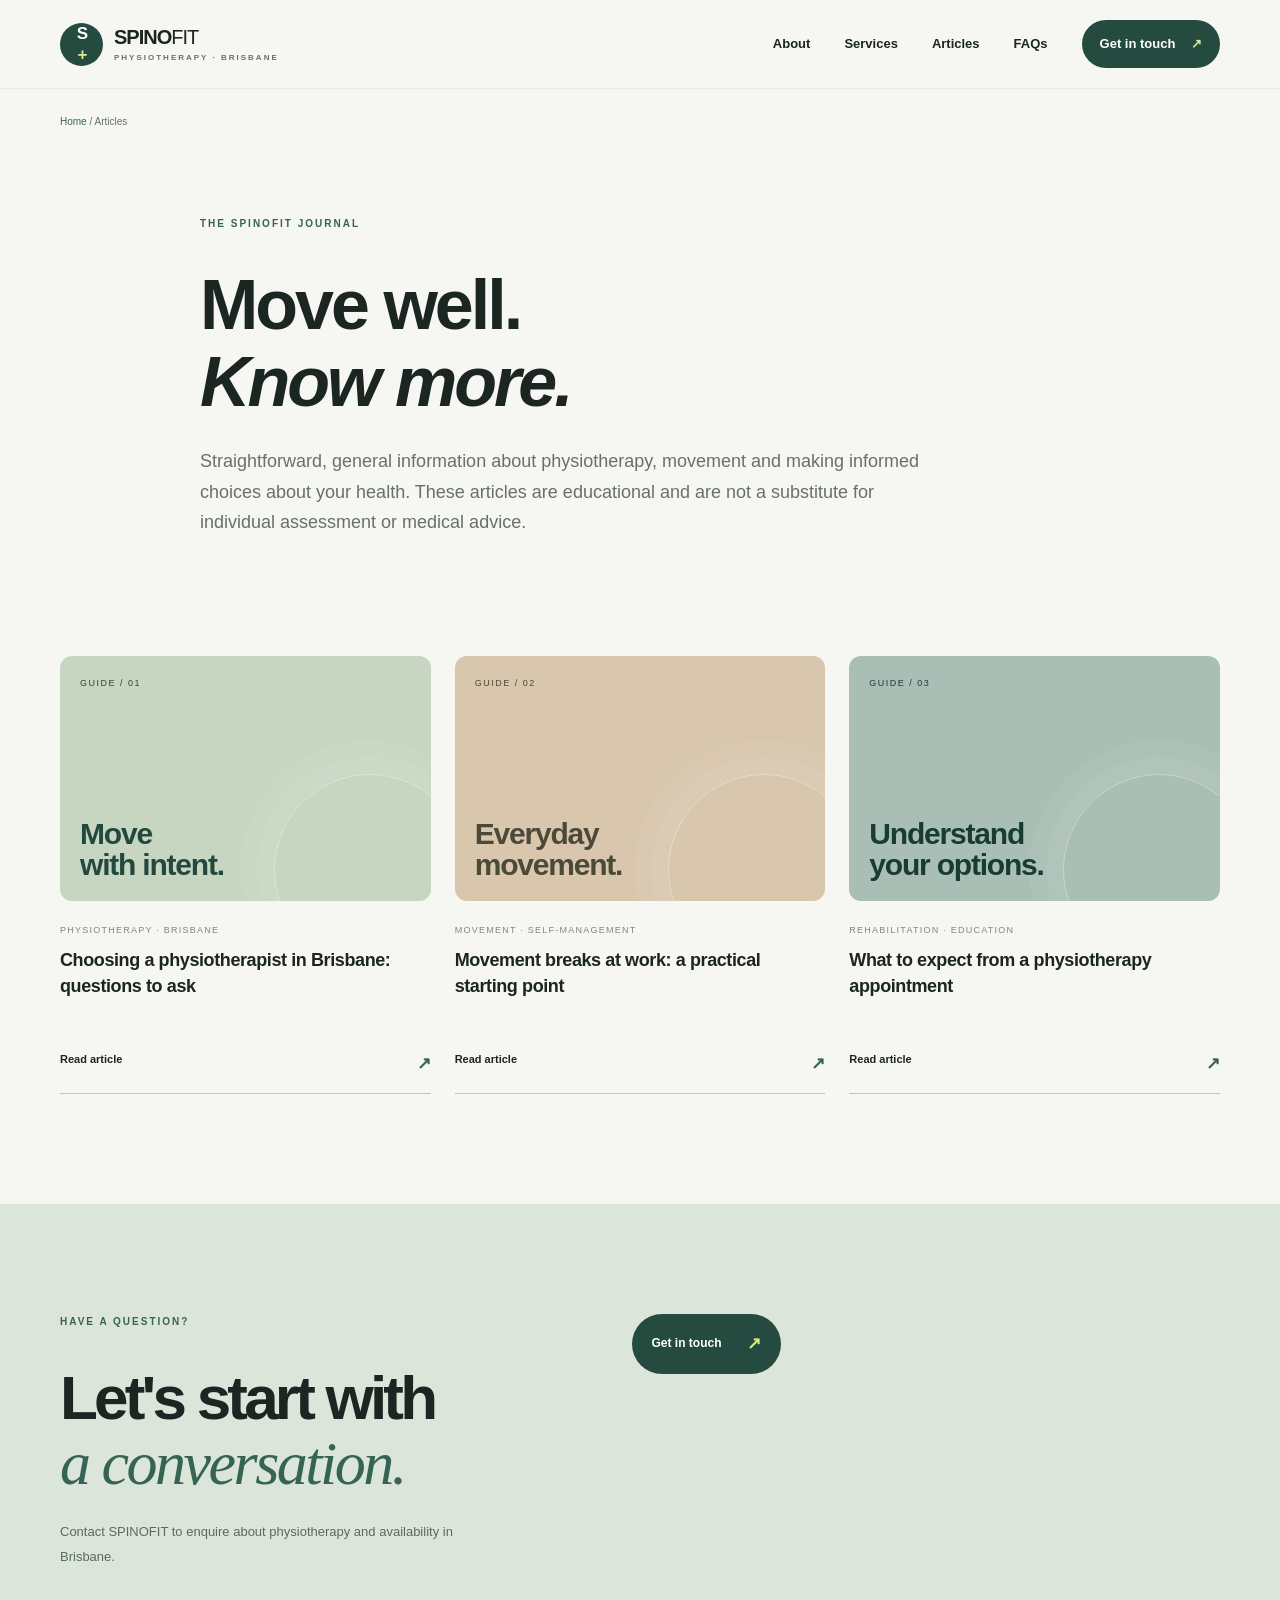
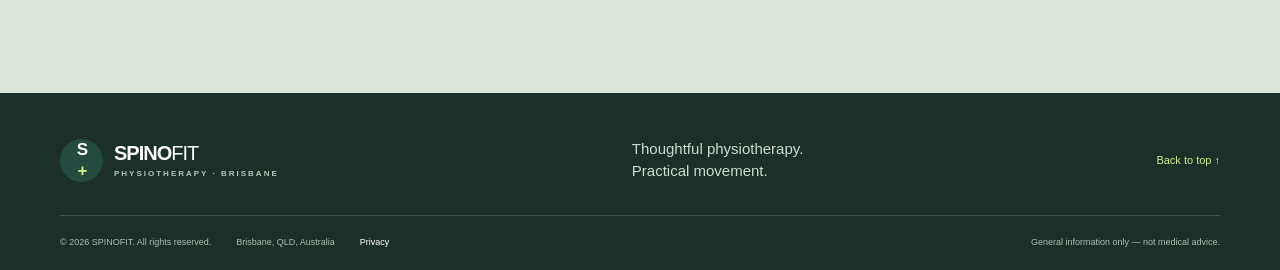
==== articles/index.html @ c220954a "Add SEO-friendly SPINOFIT physiotherapy articles hub" ====
<!doctype html>
<html lang="en-AU"><head><meta charset="utf-8"><meta name="viewport" content="width=device-width,initial-scale=1"><title>Physiotherapy Articles & Movement Guides | SPINOFIT Brisbane</title><meta name="description" content="Explore plain-English guides from SPINOFIT about physiotherapy in Brisbane, choosing a physiotherapist, movement breaks and what to expect at an appointment."><link rel="canonical" href="https://spinofit.com.au/articles/"><meta name="robots" content="index,follow"><meta property="og:title" content="Physiotherapy Articles | SPINOFIT"><meta property="og:description" content="Practical, general education about physiotherapy, movement and rehabilitation."><link rel="stylesheet" href="/assets/css/styles.css"><script type="application/ld+json">{"@context":"https://schema.org","@type":"CollectionPage","name":"SPINOFIT Physiotherapy Articles","url":"https://spinofit.com.au/articles/","isPartOf":{"@type":"WebSite","name":"SPINOFIT","url":"https://spinofit.com.au/"}}</script></head><body><header class="site-header"><div class="container nav-wrap"><a class="brand" href="/"><span class="brand-mark">S<span>+</span></span><span>SPINO<span class="brand-light">FIT</span><small>PHYSIOTHERAPY · BRISBANE</small></span></a><button class="menu-toggle" aria-expanded="false" aria-controls="primary-nav" aria-label="Open navigation"><span></span><span></span></button><nav id="primary-nav" class="primary-nav"><a href="/#about">About</a><a href="/#services">Services</a><a href="/articles/" aria-current="page">Articles</a><a href="/#faq">FAQs</a><a class="nav-cta" href="/#contact">Get in touch <span>↗</span></a></nav></div></header><main><div class="container breadcrumbs"><a href="/">Home</a> / Articles</div><section class="container article-hero"><div class="section-kicker">THE SPINOFIT JOURNAL</div><h1>Move well.<br><em>Know more.</em></h1><p class="intro">Straightforward, general information about physiotherapy, movement and making informed choices about your health. These articles are educational and are not a substitute for individual assessment or medical advice.</p></section><section class="container articles-list"><div class="journal-grid"><article class="journal-card"><div class="journal-art art-one"><span>GUIDE / 01</span><b>Move<br>with intent.</b></div><p class="journal-meta">PHYSIOTHERAPY · BRISBANE</p><h3><a href="/articles/choosing-a-physiotherapist-in-brisbane.html">Choosing a physiotherapist in Brisbane: questions to ask</a></h3><a class="journal-read" href="/articles/choosing-a-physiotherapist-in-brisbane.html">Read article <span>↗</span></a></article><article class="journal-card"><div class="journal-art art-two"><span>GUIDE / 02</span><b>Everyday<br>movement.</b></div><p class="journal-meta">MOVEMENT · SELF-MANAGEMENT</p><h3><a href="/articles/movement-breaks-at-work.html">Movement breaks at work: a practical starting point</a></h3><a class="journal-read" href="/articles/movement-breaks-at-work.html">Read article <span>↗</span></a></article><article class="journal-card"><div class="journal-art art-three"><span>GUIDE / 03</span><b>Understand<br>your options.</b></div><p class="journal-meta">REHABILITATION · EDUCATION</p><h3><a href="/articles/what-to-expect-from-physiotherapy.html">What to expect from a physiotherapy appointment</a></h3><a class="journal-read" href="/articles/what-to-expect-from-physiotherapy.html">Read article <span>↗</span></a></article></div></section><section class="contact-section"><div class="container contact-grid"><div class="contact-copy"><div class="section-kicker">HAVE A QUESTION?</div><h2>Let's start with<br><em>a conversation.</em></h2><p>Contact SPINOFIT to enquire about physiotherapy and availability in Brisbane.</p></div><div><a class="button button-dark" href="/#contact">Get in touch <span>↗</span></a></div></div></section></main><footer class="site-footer"><div class="container footer-main"><a class="brand footer-brand" href="/"><span class="brand-mark">S<span>+</span></span><span>SPINO<span class="brand-light">FIT</span><small>PHYSIOTHERAPY · BRISBANE</small></span></a><p>Thoughtful physiotherapy.<br>Practical movement.</p><a class="back-top" href="#">Back to top ↑</a></div><div class="container footer-bottom"><span>© <span id="year"></span> SPINOFIT. All rights reserved.</span><span>Brisbane, QLD, Australia</span><a href="/privacy.html">Privacy</a><span class="footer-note">General information only — not medical advice.</span></div></footer><script src="/assets/js/main.js" defer></script></body></html>
---- assets/css/styles.css ----
:root{--paper:#f6f6f2;--white:#fff;--ink:#1b2521;--muted:#66716a;--green:#254b40;--green-2:#356455;--lime:#d4ec8c;--line:#dfe3dc;--serif:Georgia,"Times New Roman",serif;--sans:"DM Sans",Arial,sans-serif;--display:Manrope,"DM Sans",sans-serif;--radius:20px;--shadow:0 28px 70px rgba(26,45,36,.11)}*{box-sizing:border-box}html{scroll-behavior:smooth;scroll-padding-top:95px}body{margin:0;background:var(--paper);color:var(--ink);font-family:var(--sans);font-size:16px;line-height:1.65;-webkit-font-smoothing:antialiased}a{color:inherit;text-decoration:none}img,svg{max-width:100%;display:block}button,input,textarea,select{font:inherit}.container{width:min(1160px,calc(100% - 48px));margin-inline:auto}.section{padding-block:112px}.skip-link{position:absolute;left:-999px;top:10px;background:var(--white);padding:12px;z-index:100}.skip-link:focus{left:10px}.visually-hidden{position:absolute!important;width:1px;height:1px;padding:0;margin:-1px;overflow:hidden;clip:rect(0,0,0,0);white-space:nowrap;border:0}.site-header{position:sticky;top:0;z-index:20;background:rgba(246,246,242,.92);backdrop-filter:blur(16px);border-bottom:1px solid rgba(27,37,33,.06)}.nav-wrap{height:88px;display:flex;align-items:center;justify-content:space-between}.brand{display:flex;gap:11px;align-items:center;font-family:var(--display);font-weight:800;font-size:20px;letter-spacing:-1px;line-height:1}.brand-mark{display:grid;place-items:center;width:43px;height:43px;border-radius:50%;background:var(--green);color:#fff;font-size:17px;letter-spacing:-2px}.brand-mark span{color:var(--lime)}.brand-light{font-weight:500}.brand small{display:block;font-family:var(--sans);font-size:8px;letter-spacing:2px;color:var(--muted);margin-top:7px;font-weight:700}.primary-nav{display:flex;align-items:center;gap:34px;font-size:13px;font-weight:600}.primary-nav>a:not(.nav-cta){transition:color .2s}.primary-nav>a:not(.nav-cta):hover{color:var(--green-2)}.nav-cta{background:var(--green);color:#fff;padding:13px 18px;border-radius:50px}.nav-cta span{color:var(--lime);margin-left:12px}.menu-toggle{display:none;border:0;background:none}.hero{min-height:690px;padding-top:80px;padding-bottom:64px;display:grid;grid-template-columns:1.03fr .97fr;align-items:center;position:relative;gap:24px}.hero-copy{z-index:2;padding-bottom:18px}.eyebrow,.section-kicker{font-size:10px;letter-spacing:2px;font-weight:700;color:var(--green-2)}.eyebrow{display:flex;align-items:center;gap:10px}.eyebrow-dot{width:7px;height:7px;border-radius:50%;background:#8bb46b;box-shadow:0 0 0 5px #e4edd9}h1,h2,h3,p{margin-top:0}.hero h1,.section h2,.approach-copy h2,.contact-copy h2{font-family:var(--display);font-weight:600;letter-spacing:-3.8px;line-height:1.05;font-size:clamp(48px,6.2vw,78px);margin:27px 0 24px}.hero h1 em,h2 em{font-family:var(--serif);font-weight:400;letter-spacing:-2.5px;color:var(--green-2)}.hero-lede{max-width:470px;color:var(--muted);font-size:17px;line-height:1.8}.hero-actions{display:flex;align-items:center;gap:23px;flex-wrap:wrap;margin-top:31px}.button{display:inline-flex;align-items:center;justify-content:space-between;gap:25px;border:0;border-radius:50px;padding:16px 20px;font-size:12px;font-weight:700;cursor:pointer;transition:transform .2s,background .2s}.button:hover{transform:translateY(-2px)}.button-dark{background:var(--green);color:white}.button-dark span{color:var(--lime);font-size:17px}.text-link,.underlined-link{font-size:12px;font-weight:700}.text-link span,.underlined-link span{color:var(--green-2);margin-left:8px;font-size:17px}.hero-proof{display:flex;align-items:center;gap:13px;margin-top:58px}.proof-icon{width:39px;height:39px;display:grid;place-items:center;border:1px solid #cdd9c6;color:var(--green);border-radius:50%;font-size:19px}.hero-proof p{margin:0;font-size:12px;line-height:1.5}.hero-proof strong{font-size:13px}.hero-proof p span{color:var(--muted)}.hero-visual{position:relative;min-height:530px;display:grid;place-items:center}.portrait-frame{position:relative;z-index:1;width:min(390px,85%);height:485px;border-radius:200px 200px 18px 18px;overflow:visible;background:#dce5db;box-shadow:var(--shadow)}.portrait-placeholder{width:100%;height:100%;border-radius:inherit;overflow:hidden}.portrait-placeholder svg{width:100%;height:100%;object-fit:cover}.portrait-badge{position:absolute;bottom:25px;left:-42px;background:#fff;padding:17px 22px;display:flex;align-items:center;gap:12px;border-radius:12px;box-shadow:0 14px 35px rgba(0,0,0,.09)}.portrait-badge>span{font-size:25px;color:var(--green-2)}.portrait-badge strong,.portrait-badge small{display:block}.portrait-badge strong{font-family:var(--display);font-size:12px}.portrait-badge small{font-size:10px;color:var(--muted);margin-top:2px}.hero-orbit{position:absolute;border:1px solid #dfe5db;border-radius:50%;aspect-ratio:1}.orbit-one{width:500px;right:-25px;top:10px}.orbit-two{width:580px;right:-65px;top:-28px;border-style:dashed;opacity:.8}.image-note{position:absolute;bottom:0;right:10px;color:#7c867d;font-size:9px;letter-spacing:.6px}.hero-index{position:absolute;bottom:20px;left:0;right:0;border-top:1px solid var(--line);padding-top:14px;display:flex;justify-content:space-between;color:#889188;font-size:9px;letter-spacing:1.4px}.value-strip{background:#eaece5;border-block:1px solid #e1e5dc}.value-grid{display:grid;grid-template-columns:repeat(3,1fr);padding-block:26px}.value-grid>div{display:flex;align-items:center;gap:15px;padding:0 28px;border-right:1px solid #d3d9cf}.value-grid>div:first-child{padding-left:0}.value-grid>div:last-child{border:0}.value-symbol{font-size:11px;letter-spacing:1px;color:var(--green-2);border-bottom:1px solid #abbca6;padding-bottom:5px}.value-grid p{margin:0}.value-grid strong,.value-grid small{display:block}.value-grid strong{font-size:13px}.value-grid small{font-size:11px;color:var(--muted);margin-top:4px}.section-kicker{margin-bottom:35px}.about-grid{display:grid;grid-template-columns:1fr 1fr;gap:60px}.about-section h2,.section h2,.faq-grid h2,.section-heading-row h2{font-size:clamp(42px,5vw,62px);letter-spacing:-2.8px;margin:0}.about-body{max-width:500px}.about-body p{color:var(--muted);font-size:14px;line-height:1.9}.about-body .lead{font-family:var(--display);color:var(--ink);font-size:19px;line-height:1.55;margin-bottom:22px}.about-body .underlined-link{display:inline-block;border-bottom:1px solid #a9b9a5;padding-bottom:8px;margin-top:12px}.credential-band{margin-top:72px;background:var(--green);color:white;border-radius:16px;padding:29px 34px;display:grid;grid-template-columns:170px 1fr 60px;align-items:center;gap:28px}.credential-number{font-family:var(--display);font-size:50px;letter-spacing:-3px;color:var(--lime);line-height:1}.credential-number span{font-size:12px;letter-spacing:0;color:#cfdbd0}.credential-band strong{font-family:var(--display);font-size:15px}.credential-band p{margin:5px 0 0;color:#cfdbd0;font-size:12px}.verify-note{opacity:.72;font-size:10px}.credential-mark{font-size:27px;font-family:var(--display);font-weight:800;letter-spacing:-3px;color:#d9e4d2;text-align:center}.credential-mark span{color:var(--lime)}.services-section{background:#edf0e9}.section-heading-row{display:flex;align-items:flex-end;justify-content:space-between;gap:60px;margin-bottom:42px}.section-heading-row>p{max-width:410px;color:var(--muted);font-size:13px;line-height:1.85;margin:0 0 4px}.service-list{border-top:1px solid #d4dbd1}.service-card{padding:26px 0;border-bottom:1px solid #d4dbd1;display:grid;grid-template-columns:65px 60px 1fr 40px;gap:20px;align-items:center;transition:padding .2s}.service-card:hover{padding-inline:12px}.service-no{font-size:11px;color:#818b80;letter-spacing:1px}.service-icon{width:48px;height:48px;display:grid;place-items:center;border:1px solid #d1d9ce;border-radius:50%;font-size:22px;color:var(--green)}.service-card h3{font-family:var(--display);font-size:18px;letter-spacing:-.5px;margin:0 0 6px}.service-card p{font-size:12px;color:var(--muted);max-width:600px;margin:0;line-height:1.7}.service-card>a{width:35px;height:35px;border-radius:50%;display:grid;place-items:center;background:white;color:var(--green)}.service-caveat{font-size:10px;color:#788378;margin-top:23px}.approach-section{background:var(--green);color:white;padding:108px 0}.approach-grid{display:grid;grid-template-columns:.9fr 1.1fr;gap:100px;align-items:center}.approach-art{position:relative;min-height:425px;border:1px solid rgba(255,255,255,.16);border-radius:48% 48% 18px 18px;display:grid;place-items:center;background:radial-gradient(circle at 50% 35%,#386a58,#244a3e 65%)}.approach-circle{width:220px;height:220px;border:1px solid rgba(217,236,201,.62);border-radius:50%;display:grid;place-content:center;text-align:center;font-family:var(--display);font-size:31px;font-weight:800;letter-spacing:-2px;line-height:1.1;color:#fff}.approach-circle span{color:var(--lime)}.approach-caption{position:absolute;bottom:24px;left:0;right:0;text-align:center;color:#c4d5c6;font-size:10px;letter-spacing:1px}.approach-copy .section-kicker{color:var(--lime)}.approach-copy h2{font-size:clamp(42px,5vw,62px);margin:0 0 23px}.approach-copy h2 em{color:var(--lime)}.approach-copy>p{font-size:13px;color:#d0ded3;line-height:1.9;max-width:520px}.approach-points{margin-top:31px}.approach-points>div{display:flex;gap:17px;padding:16px 0;border-top:1px solid rgba(255,255,255,.19)}.approach-points>div>span{font-size:10px;color:var(--lime);padding-top:3px}.approach-points p{margin:0}.approach-points strong,.approach-points small{display:block}.approach-points strong{font-size:13px}.approach-points small{font-size:11px;color:#c0d2c5;margin-top:3px}.faq-grid{display:grid;grid-template-columns:.8fr 1.2fr;gap:70px}.faq-grid h2{font-size:clamp(42px,5vw,60px)}.faq-list details{border-bottom:1px solid var(--line)}.faq-list details:first-child{border-top:1px solid var(--line)}.faq-list summary{cursor:pointer;list-style:none;padding:20px 0;font-family:var(--display);font-size:14px;font-weight:700;display:flex;align-items:center;justify-content:space-between;gap:15px}.faq-list summary::-webkit-details-marker{display:none}.faq-list summary span{font-size:18px;color:var(--green-2);font-weight:400}.faq-list details[open] summary span{transform:rotate(45deg)}.faq-list details p{font-size:12px;color:var(--muted);line-height:1.8;margin:0;padding:0 30px 20px 0}.journal-section{padding:100px 0;background:#e9ece5}.journal-grid{display:grid;grid-template-columns:repeat(3,1fr);gap:24px}.journal-card{min-width:0}.journal-art{height:245px;padding:20px;display:flex;flex-direction:column;justify-content:space-between;border-radius:12px;overflow:hidden;position:relative}.journal-art:after{content:"";position:absolute;width:190px;height:190px;border:1px solid rgba(255,255,255,.35);border-radius:50%;right:-35px;bottom:-65px;box-shadow:0 0 0 17px rgba(255,255,255,.05),0 0 0 34px rgba(255,255,255,.04)}.art-one{background:#c6d6c1;color:#23483d}.art-two{background:#d8c6ad;color:#4b4938}.art-three{background:#a9beb4;color:#183c32}.journal-art>span{font-size:9px;letter-spacing:1.5px}.journal-art>b{font-family:var(--display);font-size:30px;line-height:1.05;letter-spacing:-1.2px;position:relative;z-index:1}.journal-meta{font-size:9px;letter-spacing:1.25px;color:#7c897d;margin:22px 0 9px}.journal-card h3{font-family:var(--display);font-size:18px;letter-spacing:-.4px;line-height:1.45;min-height:78px;margin:0}.journal-card h3 a:hover{color:var(--green-2)}.journal-read{display:inline-flex;justify-content:space-between;gap:24px;width:100%;border-bottom:1px solid #bdc8ba;padding:15px 0;font-size:11px;font-weight:700;margin-top:10px}.journal-read span{color:var(--green-2);font-size:17px}.journal-footer{margin-top:35px;padding-top:20px;border-top:1px solid #d1d8cd;display:flex;justify-content:space-between;align-items:center;font-size:11px;color:var(--muted)}.journal-footer .underlined-link{color:var(--ink)}.contact-section{padding:110px 0;background:#dce5d9}.contact-grid{display:grid;grid-template-columns:.9fr 1.1fr;gap:90px;align-items:start}.contact-copy h2{font-size:clamp(43px,5vw,62px);margin:0 0 24px}.contact-copy>p{max-width:420px;font-size:13px;color:#596b5f;line-height:1.9}.contact-detail{display:flex;gap:15px;align-items:flex-start;margin-top:30px}.contact-icon{width:40px;height:40px;border:1px solid #bacaba;border-radius:50%;display:grid;place-items:center;color:var(--green)}.contact-detail div>*{display:block}.contact-detail small{font-size:9px;letter-spacing:1.4px;color:#657668;font-weight:700}.contact-detail a,.contact-detail strong{font-size:13px;margin-top:3px}.contact-detail em{font-size:10px;color:#6e7c70;font-style:normal;margin-top:3px}.contact-form{background:#fbfcf8;border-radius:18px;padding:34px;box-shadow:0 25px 50px rgba(33,68,52,.06)}.form-top{display:flex;justify-content:space-between;padding-bottom:21px;border-bottom:1px solid var(--line);margin-bottom:22px;font-size:9px;letter-spacing:1.5px;color:#839081}.contact-form label:not(.consent){display:block;font-size:11px;font-weight:700;margin:17px 0 8px}.contact-form label>span{color:var(--green-2)}.contact-form input:not([type=checkbox]),.contact-form textarea,.contact-form select{width:100%;border:1px solid #e0e5dc;background:#fff;padding:13px 14px;border-radius:7px;outline:0;font-size:12px;color:var(--ink)}.contact-form input:focus,.contact-form textarea:focus,.contact-form select:focus{border-color:var(--green-2);box-shadow:0 0 0 3px rgba(53,100,85,.1)}.contact-form textarea{resize:vertical;min-height:100px}.consent{display:flex;align-items:flex-start;gap:10px;margin:17px 0;font-size:10px;line-height:1.6;color:var(--muted)}.consent input{margin-top:3px;accent-color:var(--green)}.form-submit{width:100%;margin-top:3px}.form-note{font-size:9px;color:#818b80;line-height:1.65;margin:14px 0 0}.form-status{font-size:12px;margin-top:12px}.site-footer{background:#1b3028;color:white;padding:45px 0 20px}.footer-main{display:flex;align-items:center;justify-content:space-between;padding-bottom:32px;border-bottom:1px solid rgba(255,255,255,.16)}.footer-brand{color:white}.footer-brand small{color:#b6c6b9}.footer-main>p{font-family:var(--display);font-size:15px;line-height:1.5;color:#cfdbd0;margin:0}.back-top{font-size:11px;color:var(--lime)}.footer-bottom{padding-top:19px;display:flex;gap:25px;align-items:center;flex-wrap:wrap;color:#aebfb2;font-size:9px}.footer-bottom a{color:white}.footer-note{margin-left:auto}.article-hero{padding-block:85px 65px;max-width:880px}.article-hero h1{font-size:clamp(42px,6vw,70px);letter-spacing:-3px;line-height:1.1;margin:25px 0}.article-hero .intro{font-size:18px;color:var(--muted);max-width:720px;line-height:1.7}.article-meta{font-size:10px;letter-spacing:1.2px;color:var(--green-2);font-weight:700}.article-layout{display:grid;grid-template-columns:minmax(0,760px) 220px;gap:65px;align-items:start;padding-bottom:110px}.article-body{font-size:15px;line-height:1.95;color:#4f5e54}.article-body h2{font-family:var(--display);font-size:30px;letter-spacing:-1px;line-height:1.2;color:var(--ink);margin:48px 0 18px}.article-body h3{font-family:var(--display);font-size:20px;color:var(--ink);margin:30px 0 10px}.article-body ul{padding-left:22px}.article-body li{padding-left:5px;margin:7px 0}.article-callout{background:#e8eee3;border-left:3px solid var(--green-2);padding:20px 24px;color:#3e5648;font-size:13px;margin:30px 0}.article-sidebar{background:#e8ece4;border-radius:14px;padding:23px;position:sticky;top:120px}.article-sidebar strong{font-family:var(--display);font-size:15px}.article-sidebar p{font-size:11px;color:var(--muted);line-height:1.7}.article-sidebar .button{width:100%;padding:13px 15px;font-size:11px}.breadcrumbs{font-size:10px;color:var(--muted);padding-top:25px}.breadcrumbs a{color:var(--green-2)}.articles-list{padding-bottom:110px}.articles-list .journal-grid{margin-top:35px}.privacy-content{max-width:800px;padding-block:80px 120px}.privacy-content h1{font-family:var(--display);font-size:clamp(42px,6vw,68px);letter-spacing:-3px;line-height:1.1}.privacy-content h2{font-family:var(--display);font-size:24px;margin-top:38px}.privacy-content p,.privacy-content li{color:var(--muted);line-height:1.9;font-size:14px}.not-found{text-align:center;padding:100px 0}.not-found h1{font-family:var(--display);font-size:60px}.not-found p{color:var(--muted)}@media(max-width:900px){.container{width:min(100% - 36px,700px)}.section{padding-block:82px}.nav-wrap{height:75px}.menu-toggle{display:flex;flex-direction:column;gap:6px;padding:10px;z-index:22}.menu-toggle span{width:23px;height:2px;background:var(--ink);display:block}.primary-nav{display:none;position:absolute;left:0;right:0;top:74px;background:var(--paper);padding:20px 24px 28px;flex-direction:column;align-items:stretch;gap:0;border-bottom:1px solid var(--line)}.primary-nav.is-open{display:flex}.primary-nav>a{padding:13px 0}.primary-nav .nav-cta{padding:14px 18px;text-align:center;margin-top:8px}.hero{grid-template-columns:1fr;min-height:auto;padding-top:65px;padding-bottom:70px;gap:10px}.hero h1{font-size:clamp(55px,11vw,78px)}.hero-visual{min-height:490px;margin-top:10px}.portrait-frame{height:440px;width:min(350px,80%)}.orbit-one{width:430px;right:0}.orbit-two{width:490px;right:-20px}.hero-index{bottom:16px}.value-grid{gap:0}.value-grid>div{padding:0 14px}.value-grid small{font-size:10px}.about-grid,.approach-grid,.faq-grid,.contact-grid{grid-template-columns:1fr;gap:35px}.about-grid{gap:12px}.credential-band{grid-template-columns:130px 1fr;gap:17px;padding:24px}.credential-mark{display:none}.approach-grid{gap:45px}.approach-art{min-height:340px;max-width:500px;width:100%;margin:auto}.section-heading-row{display:block}.section-heading-row>p{margin-top:20px}.contact-grid{gap:40px}.article-layout{grid-template-columns:1fr;gap:25px}.article-sidebar{position:static;order:-1}.article-sidebar p{margin-bottom:14px}.article-sidebar .button{max-width:240px}.footer-note{margin-left:0}}@media(max-width:600px){.container{width:calc(100% - 32px)}.brand{font-size:18px}.brand-mark{width:39px;height:39px}.hero{padding-top:52px}.hero h1{font-size:54px;letter-spacing:-3px}.hero-lede{font-size:15px}.hero-actions{align-items:flex-start;flex-direction:column;gap:16px}.hero-proof{margin-top:35px}.hero-visual{min-height:405px}.portrait-frame{height:365px;width:76%}.portrait-badge{left:-25px;bottom:16px;padding:13px 14px}.portrait-badge strong{font-size:10px}.portrait-badge small{font-size:9px}.orbit-one{width:340px;right:-5px}.orbit-two{width:390px;right:-30px}.image-note{right:0;font-size:8px}.hero-index{font-size:7px;letter-spacing:.7px}.value-grid{grid-template-columns:1fr;padding-block:8px}.value-grid>div{border:0;border-bottom:1px solid #d3d9cf;padding:14px 0}.value-grid>div:last-child{border:0}.about-section h2,.section h2,.approach-copy h2,.contact-copy h2,.faq-grid h2{font-size:43px;letter-spacing:-2px}.section-kicker{margin-bottom:25px;font-size:9px}.credential-band{grid-template-columns:1fr;padding:24px;gap:10px;margin-top:45px}.credential-number{font-size:43px}.service-card{grid-template-columns:28px 42px 1fr 25px;gap:10px;padding:22px 0}.service-icon{width:38px;height:38px;font-size:18px}.service-card h3{font-size:15px}.service-card p{font-size:11px}.service-card>a{width:28px;height:28px}.approach-section{padding:75px 0}.approach-art{min-height:300px}.approach-circle{width:180px;height:180px;font-size:26px}.journal-section{padding:75px 0}.journal-grid{grid-template-columns:1fr;gap:32px}.journal-art{height:260px}.journal-card h3{min-height:0}.journal-footer{align-items:flex-start;flex-direction:column;gap:12px}.contact-section{padding:75px 0}.contact-form{padding:23px 18px}.footer-main{align-items:flex-start;gap:25px;flex-wrap:wrap}.footer-main>p{width:100%;order:3}.footer-bottom{gap:12px 20px}.footer-note{width:100%}.article-hero{padding-block:60px 40px}.article-hero h1{font-size:43px;letter-spacing:-2px}.article-hero .intro{font-size:15px}.article-body h2{font-size:26px}.privacy-content{padding-block:60px 80px}}@media(prefers-reduced-motion:reduce){html{scroll-behavior:auto}*,*:before,*:after{animation-duration:.01ms!important;animation-iteration-count:1!important;transition-duration:.01ms!important}}
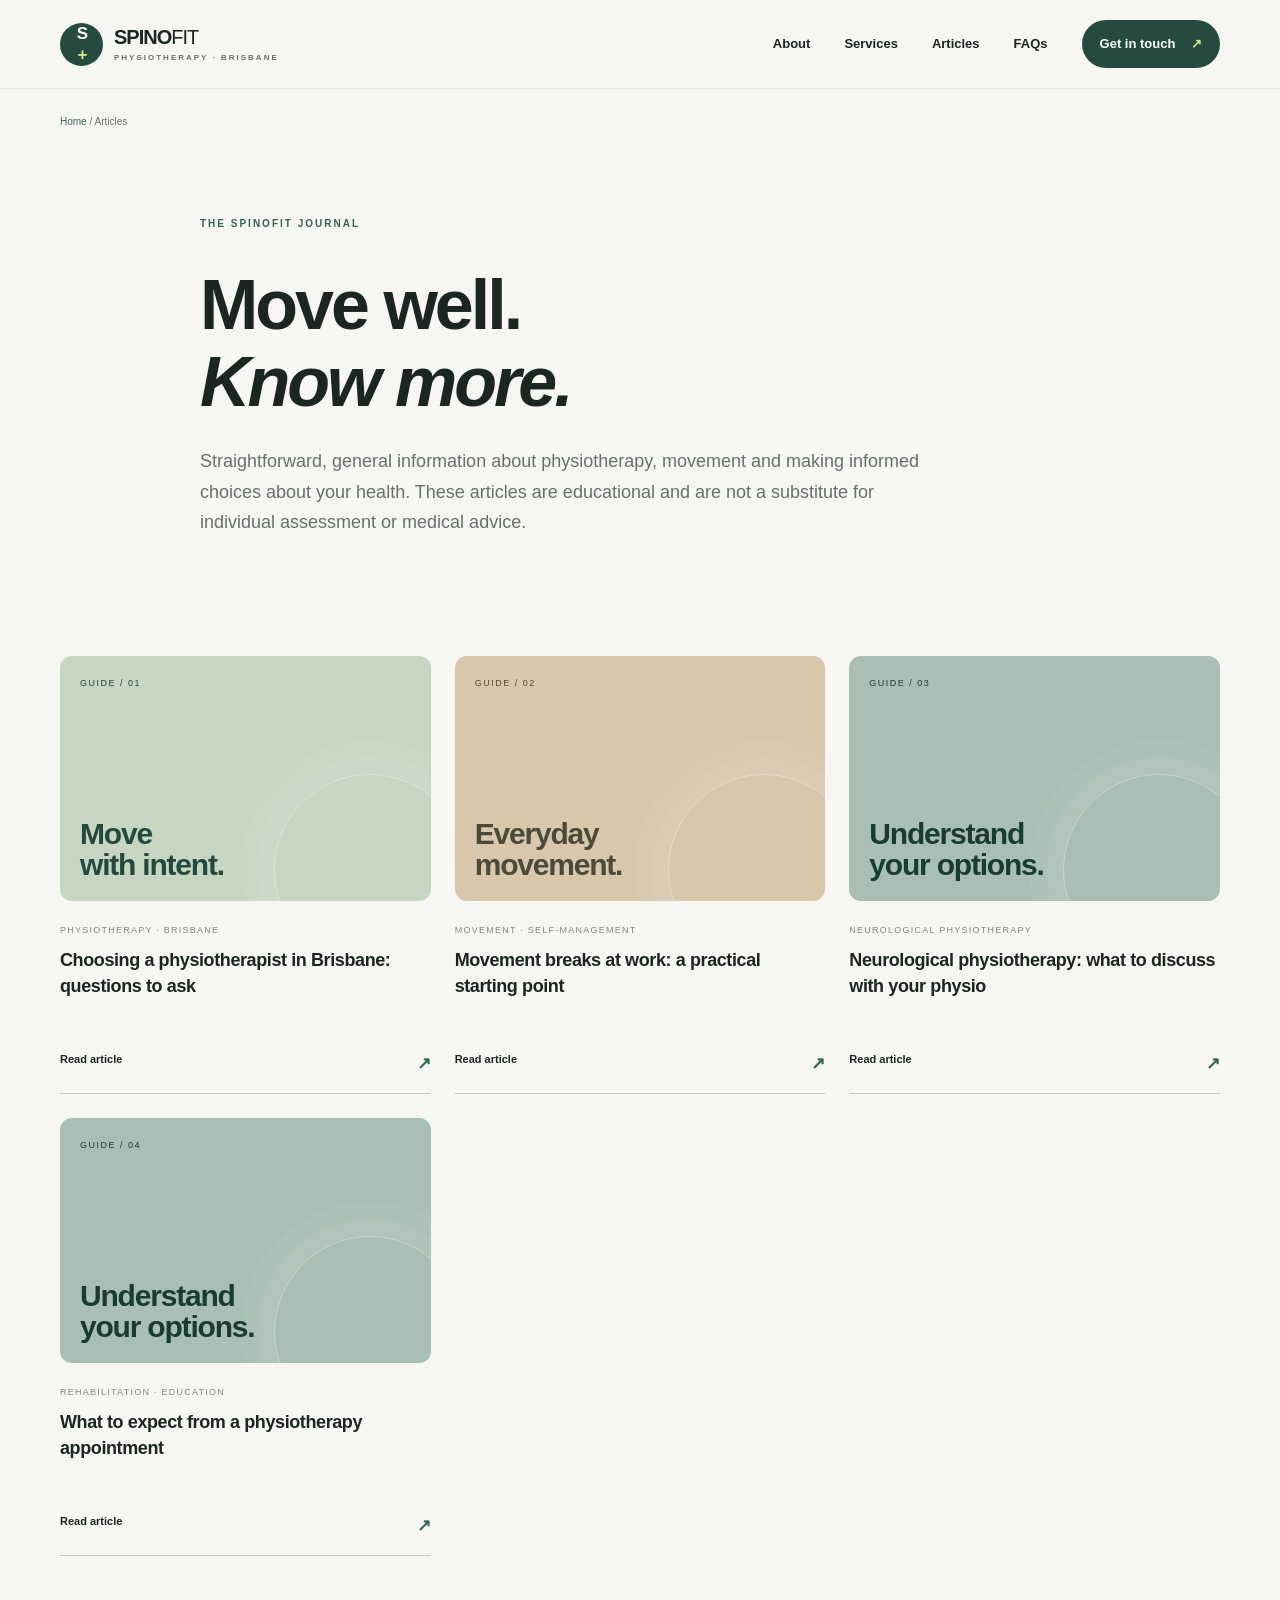
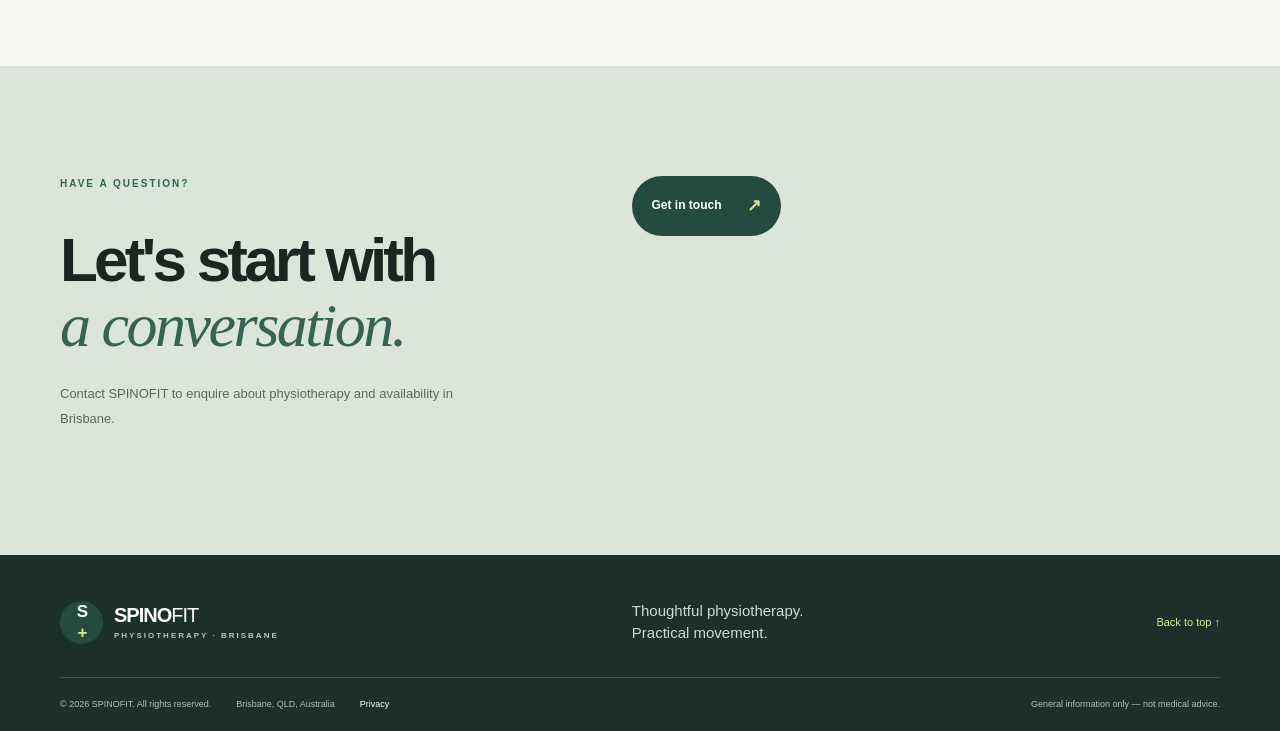
==== commit ecd54411: "Personalize SPINOFIT profile, service areas and enquiry form" ====
--- a/articles/index.html
+++ b/articles/index.html
@@ -1,2 +1,2 @@
 <!doctype html>
-<html lang="en-AU"><head><meta charset="utf-8"><meta name="viewport" content="width=device-width,initial-scale=1"><title>Physiotherapy Articles & Movement Guides | SPINOFIT Brisbane</title><meta name="description" content="Explore plain-English guides from SPINOFIT about physiotherapy in Brisbane, choosing a physiotherapist, movement breaks and what to expect at an appointment."><link rel="canonical" href="https://spinofit.com.au/articles/"><meta name="robots" content="index,follow"><meta property="og:title" content="Physiotherapy Articles | SPINOFIT"><meta property="og:description" content="Practical, general education about physiotherapy, movement and rehabilitation."><link rel="stylesheet" href="/assets/css/styles.css"><script type="application/ld+json">{"@context":"https://schema.org","@type":"CollectionPage","name":"SPINOFIT Physiotherapy Articles","url":"https://spinofit.com.au/articles/","isPartOf":{"@type":"WebSite","name":"SPINOFIT","url":"https://spinofit.com.au/"}}</script></head><body><header class="site-header"><div class="container nav-wrap"><a class="brand" href="/"><span class="brand-mark">S<span>+</span></span><span>SPINO<span class="brand-light">FIT</span><small>PHYSIOTHERAPY · BRISBANE</small></span></a><button class="menu-toggle" aria-expanded="false" aria-controls="primary-nav" aria-label="Open navigation"><span></span><span></span></button><nav id="primary-nav" class="primary-nav"><a href="/#about">About</a><a href="/#services">Services</a><a href="/articles/" aria-current="page">Articles</a><a href="/#faq">FAQs</a><a class="nav-cta" href="/#contact">Get in touch <span>↗</span></a></nav></div></header><main><div class="container breadcrumbs"><a href="/">Home</a> / Articles</div><section class="container article-hero"><div class="section-kicker">THE SPINOFIT JOURNAL</div><h1>Move well.<br><em>Know more.</em></h1><p class="intro">Straightforward, general information about physiotherapy, movement and making informed choices about your health. These articles are educational and are not a substitute for individual assessment or medical advice.</p></section><section class="container articles-list"><div class="journal-grid"><article class="journal-card"><div class="journal-art art-one"><span>GUIDE / 01</span><b>Move<br>with intent.</b></div><p class="journal-meta">PHYSIOTHERAPY · BRISBANE</p><h3><a href="/articles/choosing-a-physiotherapist-in-brisbane.html">Choosing a physiotherapist in Brisbane: questions to ask</a></h3><a class="journal-read" href="/articles/choosing-a-physiotherapist-in-brisbane.html">Read article <span>↗</span></a></article><article class="journal-card"><div class="journal-art art-two"><span>GUIDE / 02</span><b>Everyday<br>movement.</b></div><p class="journal-meta">MOVEMENT · SELF-MANAGEMENT</p><h3><a href="/articles/movement-breaks-at-work.html">Movement breaks at work: a practical starting point</a></h3><a class="journal-read" href="/articles/movement-breaks-at-work.html">Read article <span>↗</span></a></article><article class="journal-card"><div class="journal-art art-three"><span>GUIDE / 03</span><b>Understand<br>your options.</b></div><p class="journal-meta">REHABILITATION · EDUCATION</p><h3><a href="/articles/what-to-expect-from-physiotherapy.html">What to expect from a physiotherapy appointment</a></h3><a class="journal-read" href="/articles/what-to-expect-from-physiotherapy.html">Read article <span>↗</span></a></article></div></section><section class="contact-section"><div class="container contact-grid"><div class="contact-copy"><div class="section-kicker">HAVE A QUESTION?</div><h2>Let's start with<br><em>a conversation.</em></h2><p>Contact SPINOFIT to enquire about physiotherapy and availability in Brisbane.</p></div><div><a class="button button-dark" href="/#contact">Get in touch <span>↗</span></a></div></div></section></main><footer class="site-footer"><div class="container footer-main"><a class="brand footer-brand" href="/"><span class="brand-mark">S<span>+</span></span><span>SPINO<span class="brand-light">FIT</span><small>PHYSIOTHERAPY · BRISBANE</small></span></a><p>Thoughtful physiotherapy.<br>Practical movement.</p><a class="back-top" href="#">Back to top ↑</a></div><div class="container footer-bottom"><span>© <span id="year"></span> SPINOFIT. All rights reserved.</span><span>Brisbane, QLD, Australia</span><a href="/privacy.html">Privacy</a><span class="footer-note">General information only — not medical advice.</span></div></footer><script src="/assets/js/main.js" defer></script></body></html>+<html lang="en-AU"><head><meta charset="utf-8"><meta name="viewport" content="width=device-width,initial-scale=1"><title>Physiotherapy, Rehabilitation & Neuro Physio Articles | SPINOFIT</title><meta name="description" content="Explore SPINOFIT guides about physiotherapy in Brisbane, rehabilitation, neurological physiotherapy and preparing for an appointment."><link rel="canonical" href="https://spinofit.com.au/articles/"><meta name="robots" content="index,follow"><meta property="og:title" content="Physiotherapy Articles | SPINOFIT"><meta property="og:description" content="Practical, general education about physiotherapy, movement and rehabilitation."><link rel="stylesheet" href="/assets/css/styles.css"><script type="application/ld+json">{"@context":"https://schema.org","@type":"CollectionPage","name":"SPINOFIT Physiotherapy Articles","url":"https://spinofit.com.au/articles/","isPartOf":{"@type":"WebSite","name":"SPINOFIT","url":"https://spinofit.com.au/"}}</script></head><body><header class="site-header"><div class="container nav-wrap"><a class="brand" href="/"><span class="brand-mark">S<span>+</span></span><span>SPINO<span class="brand-light">FIT</span><small>PHYSIOTHERAPY · BRISBANE</small></span></a><button class="menu-toggle" aria-expanded="false" aria-controls="primary-nav" aria-label="Open navigation"><span></span><span></span></button><nav id="primary-nav" class="primary-nav"><a href="/#about">About</a><a href="/#services">Services</a><a href="/articles/" aria-current="page">Articles</a><a href="/#faq">FAQs</a><a class="nav-cta" href="/#contact">Get in touch <span>↗</span></a></nav></div></header><main><div class="container breadcrumbs"><a href="/">Home</a> / Articles</div><section class="container article-hero"><div class="section-kicker">THE SPINOFIT JOURNAL</div><h1>Move well.<br><em>Know more.</em></h1><p class="intro">Straightforward, general information about physiotherapy, movement and making informed choices about your health. These articles are educational and are not a substitute for individual assessment or medical advice.</p></section><section class="container articles-list"><div class="journal-grid"><article class="journal-card"><div class="journal-art art-one"><span>GUIDE / 01</span><b>Move<br>with intent.</b></div><p class="journal-meta">PHYSIOTHERAPY · BRISBANE</p><h3><a href="/articles/choosing-a-physiotherapist-in-brisbane.html">Choosing a physiotherapist in Brisbane: questions to ask</a></h3><a class="journal-read" href="/articles/choosing-a-physiotherapist-in-brisbane.html">Read article <span>↗</span></a></article><article class="journal-card"><div class="journal-art art-two"><span>GUIDE / 02</span><b>Everyday<br>movement.</b></div><p class="journal-meta">MOVEMENT · SELF-MANAGEMENT</p><h3><a href="/articles/movement-breaks-at-work.html">Movement breaks at work: a practical starting point</a></h3><a class="journal-read" href="/articles/movement-breaks-at-work.html">Read article <span>↗</span></a></article><article class="journal-card"><div class="journal-art art-three"><span>GUIDE / 03</span><b>Understand<br>your options.</b></div><p class="journal-meta">NEUROLOGICAL PHYSIOTHERAPY</p><h3><a href="/articles/neuro-physiotherapy-brisbane.html">Neurological physiotherapy: what to discuss with your physio</a></h3><a class="journal-read" href="/articles/neuro-physiotherapy-brisbane.html">Read article <span>↗</span></a></article><article class="journal-card"><div class="journal-art art-three"><span>GUIDE / 04</span><b>Understand<br>your options.</b></div><p class="journal-meta">REHABILITATION · EDUCATION</p><h3><a href="/articles/what-to-expect-from-physiotherapy.html">What to expect from a physiotherapy appointment</a></h3><a class="journal-read" href="/articles/what-to-expect-from-physiotherapy.html">Read article <span>↗</span></a></article></div></section><section class="contact-section"><div class="container contact-grid"><div class="contact-copy"><div class="section-kicker">HAVE A QUESTION?</div><h2>Let's start with<br><em>a conversation.</em></h2><p>Contact SPINOFIT to enquire about physiotherapy and availability in Brisbane.</p></div><div><a class="button button-dark" href="/#contact">Get in touch <span>↗</span></a></div></div></section></main><footer class="site-footer"><div class="container footer-main"><a class="brand footer-brand" href="/"><span class="brand-mark">S<span>+</span></span><span>SPINO<span class="brand-light">FIT</span><small>PHYSIOTHERAPY · BRISBANE</small></span></a><p>Thoughtful physiotherapy.<br>Practical movement.</p><a class="back-top" href="#">Back to top ↑</a></div><div class="container footer-bottom"><span>© <span id="year"></span> SPINOFIT. All rights reserved.</span><span>Brisbane, QLD, Australia</span><a href="/privacy.html">Privacy</a><span class="footer-note">General information only — not medical advice.</span></div></footer><script src="/assets/js/main.js" defer></script></body></html>
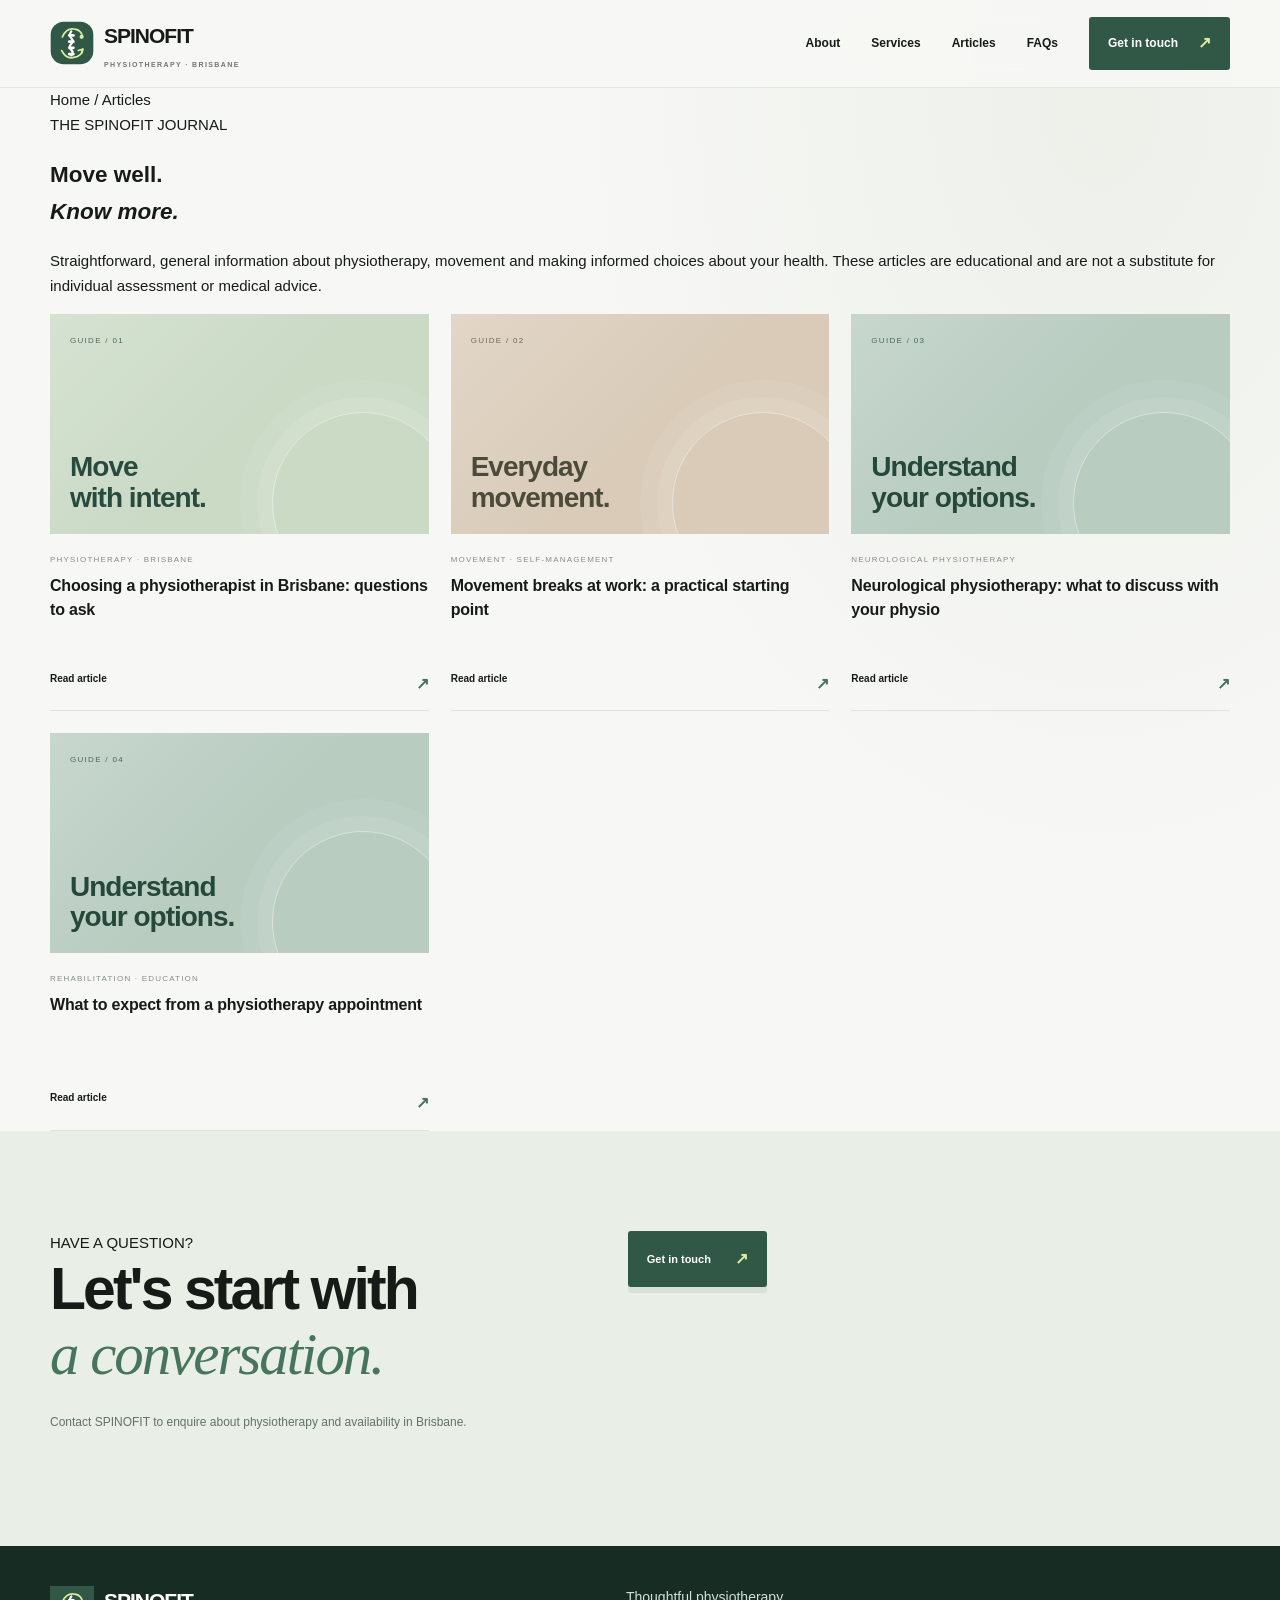
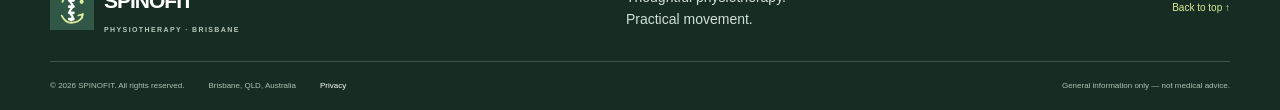
==== commit 942a5075: "Add physiotherapy spine logo, favicon and polished mobile UX" ====
--- a/articles/index.html
+++ b/articles/index.html
@@ -1,2 +1,2 @@
 <!doctype html>
-<html lang="en-AU"><head><meta charset="utf-8"><meta name="viewport" content="width=device-width,initial-scale=1"><title>Physiotherapy, Rehabilitation & Neuro Physio Articles | SPINOFIT</title><meta name="description" content="Explore SPINOFIT guides about physiotherapy in Brisbane, rehabilitation, neurological physiotherapy and preparing for an appointment."><link rel="canonical" href="https://spinofit.com.au/articles/"><meta name="robots" content="index,follow"><meta property="og:title" content="Physiotherapy Articles | SPINOFIT"><meta property="og:description" content="Practical, general education about physiotherapy, movement and rehabilitation."><link rel="stylesheet" href="/assets/css/styles.css"><script type="application/ld+json">{"@context":"https://schema.org","@type":"CollectionPage","name":"SPINOFIT Physiotherapy Articles","url":"https://spinofit.com.au/articles/","isPartOf":{"@type":"WebSite","name":"SPINOFIT","url":"https://spinofit.com.au/"}}</script></head><body><header class="site-header"><div class="container nav-wrap"><a class="brand" href="/"><span class="brand-mark">S<span>+</span></span><span>SPINO<span class="brand-light">FIT</span><small>PHYSIOTHERAPY · BRISBANE</small></span></a><button class="menu-toggle" aria-expanded="false" aria-controls="primary-nav" aria-label="Open navigation"><span></span><span></span></button><nav id="primary-nav" class="primary-nav"><a href="/#about">About</a><a href="/#services">Services</a><a href="/articles/" aria-current="page">Articles</a><a href="/#faq">FAQs</a><a class="nav-cta" href="/#contact">Get in touch <span>↗</span></a></nav></div></header><main><div class="container breadcrumbs"><a href="/">Home</a> / Articles</div><section class="container article-hero"><div class="section-kicker">THE SPINOFIT JOURNAL</div><h1>Move well.<br><em>Know more.</em></h1><p class="intro">Straightforward, general information about physiotherapy, movement and making informed choices about your health. These articles are educational and are not a substitute for individual assessment or medical advice.</p></section><section class="container articles-list"><div class="journal-grid"><article class="journal-card"><div class="journal-art art-one"><span>GUIDE / 01</span><b>Move<br>with intent.</b></div><p class="journal-meta">PHYSIOTHERAPY · BRISBANE</p><h3><a href="/articles/choosing-a-physiotherapist-in-brisbane.html">Choosing a physiotherapist in Brisbane: questions to ask</a></h3><a class="journal-read" href="/articles/choosing-a-physiotherapist-in-brisbane.html">Read article <span>↗</span></a></article><article class="journal-card"><div class="journal-art art-two"><span>GUIDE / 02</span><b>Everyday<br>movement.</b></div><p class="journal-meta">MOVEMENT · SELF-MANAGEMENT</p><h3><a href="/articles/movement-breaks-at-work.html">Movement breaks at work: a practical starting point</a></h3><a class="journal-read" href="/articles/movement-breaks-at-work.html">Read article <span>↗</span></a></article><article class="journal-card"><div class="journal-art art-three"><span>GUIDE / 03</span><b>Understand<br>your options.</b></div><p class="journal-meta">NEUROLOGICAL PHYSIOTHERAPY</p><h3><a href="/articles/neuro-physiotherapy-brisbane.html">Neurological physiotherapy: what to discuss with your physio</a></h3><a class="journal-read" href="/articles/neuro-physiotherapy-brisbane.html">Read article <span>↗</span></a></article><article class="journal-card"><div class="journal-art art-three"><span>GUIDE / 04</span><b>Understand<br>your options.</b></div><p class="journal-meta">REHABILITATION · EDUCATION</p><h3><a href="/articles/what-to-expect-from-physiotherapy.html">What to expect from a physiotherapy appointment</a></h3><a class="journal-read" href="/articles/what-to-expect-from-physiotherapy.html">Read article <span>↗</span></a></article></div></section><section class="contact-section"><div class="container contact-grid"><div class="contact-copy"><div class="section-kicker">HAVE A QUESTION?</div><h2>Let's start with<br><em>a conversation.</em></h2><p>Contact SPINOFIT to enquire about physiotherapy and availability in Brisbane.</p></div><div><a class="button button-dark" href="/#contact">Get in touch <span>↗</span></a></div></div></section></main><footer class="site-footer"><div class="container footer-main"><a class="brand footer-brand" href="/"><span class="brand-mark">S<span>+</span></span><span>SPINO<span class="brand-light">FIT</span><small>PHYSIOTHERAPY · BRISBANE</small></span></a><p>Thoughtful physiotherapy.<br>Practical movement.</p><a class="back-top" href="#">Back to top ↑</a></div><div class="container footer-bottom"><span>© <span id="year"></span> SPINOFIT. All rights reserved.</span><span>Brisbane, QLD, Australia</span><a href="/privacy.html">Privacy</a><span class="footer-note">General information only — not medical advice.</span></div></footer><script src="/assets/js/main.js" defer></script></body></html>+<html lang="en-AU"><head><meta charset="utf-8"><meta name="viewport" content="width=device-width,initial-scale=1"><link rel="icon" type="image/svg+xml" href="/favicon.svg"><meta name="theme-color" content="#315747"><link rel="apple-touch-icon" href="/assets/images/spinofit-symbol.svg"><title>Physiotherapy, Rehabilitation & Neuro Physio Articles | SPINOFIT</title><meta name="description" content="Explore SPINOFIT guides about physiotherapy in Brisbane, rehabilitation, neurological physiotherapy and preparing for an appointment."><link rel="canonical" href="https://spinofit.com.au/articles/"><meta name="robots" content="index,follow"><meta property="og:title" content="Physiotherapy Articles | SPINOFIT"><meta property="og:description" content="Practical, general education about physiotherapy, movement and rehabilitation."><link rel="stylesheet" href="/assets/css/styles.css"><script type="application/ld+json">{"@context":"https://schema.org","@type":"CollectionPage","name":"SPINOFIT Physiotherapy Articles","url":"https://spinofit.com.au/articles/","isPartOf":{"@type":"WebSite","name":"SPINOFIT","url":"https://spinofit.com.au/"}}</script></head><body><header class="site-header"><div class="container nav-wrap"><a class="brand" href="/"><span class="brand-mark"><img src="/assets/images/spinofit-symbol.svg" alt="" width="44" height="44"></span><span>SPINO<span class="brand-light">FIT</span><small>PHYSIOTHERAPY · BRISBANE</small></span></a><button class="menu-toggle" aria-expanded="false" aria-controls="primary-nav" aria-label="Open navigation"><span></span><span></span></button><nav id="primary-nav" class="primary-nav"><a href="/#about">About</a><a href="/#services">Services</a><a href="/articles/" aria-current="page">Articles</a><a href="/#faq">FAQs</a><a class="nav-cta" href="/#contact">Get in touch <span>↗</span></a></nav></div></header><main><div class="container breadcrumbs"><a href="/">Home</a> / Articles</div><section class="container article-hero"><div class="section-kicker">THE SPINOFIT JOURNAL</div><h1>Move well.<br><em>Know more.</em></h1><p class="intro">Straightforward, general information about physiotherapy, movement and making informed choices about your health. These articles are educational and are not a substitute for individual assessment or medical advice.</p></section><section class="container articles-list"><div class="journal-grid"><article class="journal-card"><div class="journal-art art-one"><span>GUIDE / 01</span><b>Move<br>with intent.</b></div><p class="journal-meta">PHYSIOTHERAPY · BRISBANE</p><h3><a href="/articles/choosing-a-physiotherapist-in-brisbane.html">Choosing a physiotherapist in Brisbane: questions to ask</a></h3><a class="journal-read" href="/articles/choosing-a-physiotherapist-in-brisbane.html">Read article <span>↗</span></a></article><article class="journal-card"><div class="journal-art art-two"><span>GUIDE / 02</span><b>Everyday<br>movement.</b></div><p class="journal-meta">MOVEMENT · SELF-MANAGEMENT</p><h3><a href="/articles/movement-breaks-at-work.html">Movement breaks at work: a practical starting point</a></h3><a class="journal-read" href="/articles/movement-breaks-at-work.html">Read article <span>↗</span></a></article><article class="journal-card"><div class="journal-art art-three"><span>GUIDE / 03</span><b>Understand<br>your options.</b></div><p class="journal-meta">NEUROLOGICAL PHYSIOTHERAPY</p><h3><a href="/articles/neuro-physiotherapy-brisbane.html">Neurological physiotherapy: what to discuss with your physio</a></h3><a class="journal-read" href="/articles/neuro-physiotherapy-brisbane.html">Read article <span>↗</span></a></article><article class="journal-card"><div class="journal-art art-three"><span>GUIDE / 04</span><b>Understand<br>your options.</b></div><p class="journal-meta">REHABILITATION · EDUCATION</p><h3><a href="/articles/what-to-expect-from-physiotherapy.html">What to expect from a physiotherapy appointment</a></h3><a class="journal-read" href="/articles/what-to-expect-from-physiotherapy.html">Read article <span>↗</span></a></article></div></section><section class="contact-section"><div class="container contact-grid"><div class="contact-copy"><div class="section-kicker">HAVE A QUESTION?</div><h2>Let's start with<br><em>a conversation.</em></h2><p>Contact SPINOFIT to enquire about physiotherapy and availability in Brisbane.</p></div><div><a class="button button-dark" href="/#contact">Get in touch <span>↗</span></a></div></div></section></main><footer class="site-footer"><div class="container footer-main"><a class="brand footer-brand" href="/"><span class="brand-mark"><img src="/assets/images/spinofit-symbol.svg" alt="" width="44" height="44"></span><span>SPINO<span class="brand-light">FIT</span><small>PHYSIOTHERAPY · BRISBANE</small></span></a><p>Thoughtful physiotherapy.<br>Practical movement.</p><a class="back-top" href="#">Back to top ↑</a></div><div class="container footer-bottom"><span>© <span id="year"></span> SPINOFIT. All rights reserved.</span><span>Brisbane, QLD, Australia</span><a href="/privacy.html">Privacy</a><span class="footer-note">General information only — not medical advice.</span></div></footer><script src="/assets/js/main.js" defer></script></body></html>
--- a/assets/css/styles.css
+++ b/assets/css/styles.css
@@ -1 +1,127 @@
-:root{--paper:#f6f6f2;--white:#fff;--ink:#1b2521;--muted:#66716a;--green:#254b40;--green-2:#356455;--lime:#d4ec8c;--line:#dfe3dc;--serif:Georgia,"Times New Roman",serif;--sans:"DM Sans",Arial,sans-serif;--display:Manrope,"DM Sans",sans-serif;--radius:20px;--shadow:0 28px 70px rgba(26,45,36,.11)}*{box-sizing:border-box}html{scroll-behavior:smooth;scroll-padding-top:95px}body{margin:0;background:var(--paper);color:var(--ink);font-family:var(--sans);font-size:16px;line-height:1.65;-webkit-font-smoothing:antialiased}a{color:inherit;text-decoration:none}img,svg{max-width:100%;display:block}button,input,textarea,select{font:inherit}.container{width:min(1160px,calc(100% - 48px));margin-inline:auto}.section{padding-block:112px}.skip-link{position:absolute;left:-999px;top:10px;background:var(--white);padding:12px;z-index:100}.skip-link:focus{left:10px}.visually-hidden{position:absolute!important;width:1px;height:1px;padding:0;margin:-1px;overflow:hidden;clip:rect(0,0,0,0);white-space:nowrap;border:0}.site-header{position:sticky;top:0;z-index:20;background:rgba(246,246,242,.92);backdrop-filter:blur(16px);border-bottom:1px solid rgba(27,37,33,.06)}.nav-wrap{height:88px;display:flex;align-items:center;justify-content:space-between}.brand{display:flex;gap:11px;align-items:center;font-family:var(--display);font-weight:800;font-size:20px;letter-spacing:-1px;line-height:1}.brand-mark{display:grid;place-items:center;width:43px;height:43px;border-radius:50%;background:var(--green);color:#fff;font-size:17px;letter-spacing:-2px}.brand-mark span{color:var(--lime)}.brand-light{font-weight:500}.brand small{display:block;font-family:var(--sans);font-size:8px;letter-spacing:2px;color:var(--muted);margin-top:7px;font-weight:700}.primary-nav{display:flex;align-items:center;gap:34px;font-size:13px;font-weight:600}.primary-nav>a:not(.nav-cta){transition:color .2s}.primary-nav>a:not(.nav-cta):hover{color:var(--green-2)}.nav-cta{background:var(--green);color:#fff;padding:13px 18px;border-radius:50px}.nav-cta span{color:var(--lime);margin-left:12px}.menu-toggle{display:none;border:0;background:none}.hero{min-height:690px;padding-top:80px;padding-bottom:64px;display:grid;grid-template-columns:1.03fr .97fr;align-items:center;position:relative;gap:24px}.hero-copy{z-index:2;padding-bottom:18px}.eyebrow,.section-kicker{font-size:10px;letter-spacing:2px;font-weight:700;color:var(--green-2)}.eyebrow{display:flex;align-items:center;gap:10px}.eyebrow-dot{width:7px;height:7px;border-radius:50%;background:#8bb46b;box-shadow:0 0 0 5px #e4edd9}h1,h2,h3,p{margin-top:0}.hero h1,.section h2,.approach-copy h2,.contact-copy h2{font-family:var(--display);font-weight:600;letter-spacing:-3.8px;line-height:1.05;font-size:clamp(48px,6.2vw,78px);margin:27px 0 24px}.hero h1 em,h2 em{font-family:var(--serif);font-weight:400;letter-spacing:-2.5px;color:var(--green-2)}.hero-lede{max-width:470px;color:var(--muted);font-size:17px;line-height:1.8}.hero-actions{display:flex;align-items:center;gap:23px;flex-wrap:wrap;margin-top:31px}.button{display:inline-flex;align-items:center;justify-content:space-between;gap:25px;border:0;border-radius:50px;padding:16px 20px;font-size:12px;font-weight:700;cursor:pointer;transition:transform .2s,background .2s}.button:hover{transform:translateY(-2px)}.button-dark{background:var(--green);color:white}.button-dark span{color:var(--lime);font-size:17px}.text-link,.underlined-link{font-size:12px;font-weight:700}.text-link span,.underlined-link span{color:var(--green-2);margin-left:8px;font-size:17px}.hero-proof{display:flex;align-items:center;gap:13px;margin-top:58px}.proof-icon{width:39px;height:39px;display:grid;place-items:center;border:1px solid #cdd9c6;color:var(--green);border-radius:50%;font-size:19px}.hero-proof p{margin:0;font-size:12px;line-height:1.5}.hero-proof strong{font-size:13px}.hero-proof p span{color:var(--muted)}.hero-visual{position:relative;min-height:530px;display:grid;place-items:center}.portrait-frame{position:relative;z-index:1;width:min(390px,85%);height:485px;border-radius:200px 200px 18px 18px;overflow:visible;background:#dce5db;box-shadow:var(--shadow)}.portrait-placeholder{width:100%;height:100%;border-radius:inherit;overflow:hidden}.portrait-placeholder svg{width:100%;height:100%;object-fit:cover}.portrait-badge{position:absolute;bottom:25px;left:-42px;background:#fff;padding:17px 22px;display:flex;align-items:center;gap:12px;border-radius:12px;box-shadow:0 14px 35px rgba(0,0,0,.09)}.portrait-badge>span{font-size:25px;color:var(--green-2)}.portrait-badge strong,.portrait-badge small{display:block}.portrait-badge strong{font-family:var(--display);font-size:12px}.portrait-badge small{font-size:10px;color:var(--muted);margin-top:2px}.hero-orbit{position:absolute;border:1px solid #dfe5db;border-radius:50%;aspect-ratio:1}.orbit-one{width:500px;right:-25px;top:10px}.orbit-two{width:580px;right:-65px;top:-28px;border-style:dashed;opacity:.8}.image-note{position:absolute;bottom:0;right:10px;color:#7c867d;font-size:9px;letter-spacing:.6px}.hero-index{position:absolute;bottom:20px;left:0;right:0;border-top:1px solid var(--line);padding-top:14px;display:flex;justify-content:space-between;color:#889188;font-size:9px;letter-spacing:1.4px}.value-strip{background:#eaece5;border-block:1px solid #e1e5dc}.value-grid{display:grid;grid-template-columns:repeat(3,1fr);padding-block:26px}.value-grid>div{display:flex;align-items:center;gap:15px;padding:0 28px;border-right:1px solid #d3d9cf}.value-grid>div:first-child{padding-left:0}.value-grid>div:last-child{border:0}.value-symbol{font-size:11px;letter-spacing:1px;color:var(--green-2);border-bottom:1px solid #abbca6;padding-bottom:5px}.value-grid p{margin:0}.value-grid strong,.value-grid small{display:block}.value-grid strong{font-size:13px}.value-grid small{font-size:11px;color:var(--muted);margin-top:4px}.section-kicker{margin-bottom:35px}.about-grid{display:grid;grid-template-columns:1fr 1fr;gap:60px}.about-section h2,.section h2,.faq-grid h2,.section-heading-row h2{font-size:clamp(42px,5vw,62px);letter-spacing:-2.8px;margin:0}.about-body{max-width:500px}.about-body p{color:var(--muted);font-size:14px;line-height:1.9}.about-body .lead{font-family:var(--display);color:var(--ink);font-size:19px;line-height:1.55;margin-bottom:22px}.about-body .underlined-link{display:inline-block;border-bottom:1px solid #a9b9a5;padding-bottom:8px;margin-top:12px}.credential-band{margin-top:72px;background:var(--green);color:white;border-radius:16px;padding:29px 34px;display:grid;grid-template-columns:170px 1fr 60px;align-items:center;gap:28px}.credential-number{font-family:var(--display);font-size:50px;letter-spacing:-3px;color:var(--lime);line-height:1}.credential-number span{font-size:12px;letter-spacing:0;color:#cfdbd0}.credential-band strong{font-family:var(--display);font-size:15px}.credential-band p{margin:5px 0 0;color:#cfdbd0;font-size:12px}.verify-note{opacity:.72;font-size:10px}.credential-mark{font-size:27px;font-family:var(--display);font-weight:800;letter-spacing:-3px;color:#d9e4d2;text-align:center}.credential-mark span{color:var(--lime)}.services-section{background:#edf0e9}.section-heading-row{display:flex;align-items:flex-end;justify-content:space-between;gap:60px;margin-bottom:42px}.section-heading-row>p{max-width:410px;color:var(--muted);font-size:13px;line-height:1.85;margin:0 0 4px}.service-list{border-top:1px solid #d4dbd1}.service-card{padding:26px 0;border-bottom:1px solid #d4dbd1;display:grid;grid-template-columns:65px 60px 1fr 40px;gap:20px;align-items:center;transition:padding .2s}.service-card:hover{padding-inline:12px}.service-no{font-size:11px;color:#818b80;letter-spacing:1px}.service-icon{width:48px;height:48px;display:grid;place-items:center;border:1px solid #d1d9ce;border-radius:50%;font-size:22px;color:var(--green)}.service-card h3{font-family:var(--display);font-size:18px;letter-spacing:-.5px;margin:0 0 6px}.service-card p{font-size:12px;color:var(--muted);max-width:600px;margin:0;line-height:1.7}.service-card>a{width:35px;height:35px;border-radius:50%;display:grid;place-items:center;background:white;color:var(--green)}.service-caveat{font-size:10px;color:#788378;margin-top:23px}.approach-section{background:var(--green);color:white;padding:108px 0}.approach-grid{display:grid;grid-template-columns:.9fr 1.1fr;gap:100px;align-items:center}.approach-art{position:relative;min-height:425px;border:1px solid rgba(255,255,255,.16);border-radius:48% 48% 18px 18px;display:grid;place-items:center;background:radial-gradient(circle at 50% 35%,#386a58,#244a3e 65%)}.approach-circle{width:220px;height:220px;border:1px solid rgba(217,236,201,.62);border-radius:50%;display:grid;place-content:center;text-align:center;font-family:var(--display);font-size:31px;font-weight:800;letter-spacing:-2px;line-height:1.1;color:#fff}.approach-circle span{color:var(--lime)}.approach-caption{position:absolute;bottom:24px;left:0;right:0;text-align:center;color:#c4d5c6;font-size:10px;letter-spacing:1px}.approach-copy .section-kicker{color:var(--lime)}.approach-copy h2{font-size:clamp(42px,5vw,62px);margin:0 0 23px}.approach-copy h2 em{color:var(--lime)}.approach-copy>p{font-size:13px;color:#d0ded3;line-height:1.9;max-width:520px}.approach-points{margin-top:31px}.approach-points>div{display:flex;gap:17px;padding:16px 0;border-top:1px solid rgba(255,255,255,.19)}.approach-points>div>span{font-size:10px;color:var(--lime);padding-top:3px}.approach-points p{margin:0}.approach-points strong,.approach-points small{display:block}.approach-points strong{font-size:13px}.approach-points small{font-size:11px;color:#c0d2c5;margin-top:3px}.faq-grid{display:grid;grid-template-columns:.8fr 1.2fr;gap:70px}.faq-grid h2{font-size:clamp(42px,5vw,60px)}.faq-list details{border-bottom:1px solid var(--line)}.faq-list details:first-child{border-top:1px solid var(--line)}.faq-list summary{cursor:pointer;list-style:none;padding:20px 0;font-family:var(--display);font-size:14px;font-weight:700;display:flex;align-items:center;justify-content:space-between;gap:15px}.faq-list summary::-webkit-details-marker{display:none}.faq-list summary span{font-size:18px;color:var(--green-2);font-weight:400}.faq-list details[open] summary span{transform:rotate(45deg)}.faq-list details p{font-size:12px;color:var(--muted);line-height:1.8;margin:0;padding:0 30px 20px 0}.journal-section{padding:100px 0;background:#e9ece5}.journal-grid{display:grid;grid-template-columns:repeat(3,1fr);gap:24px}.journal-card{min-width:0}.journal-art{height:245px;padding:20px;display:flex;flex-direction:column;justify-content:space-between;border-radius:12px;overflow:hidden;position:relative}.journal-art:after{content:"";position:absolute;width:190px;height:190px;border:1px solid rgba(255,255,255,.35);border-radius:50%;right:-35px;bottom:-65px;box-shadow:0 0 0 17px rgba(255,255,255,.05),0 0 0 34px rgba(255,255,255,.04)}.art-one{background:#c6d6c1;color:#23483d}.art-two{background:#d8c6ad;color:#4b4938}.art-three{background:#a9beb4;color:#183c32}.journal-art>span{font-size:9px;letter-spacing:1.5px}.journal-art>b{font-family:var(--display);font-size:30px;line-height:1.05;letter-spacing:-1.2px;position:relative;z-index:1}.journal-meta{font-size:9px;letter-spacing:1.25px;color:#7c897d;margin:22px 0 9px}.journal-card h3{font-family:var(--display);font-size:18px;letter-spacing:-.4px;line-height:1.45;min-height:78px;margin:0}.journal-card h3 a:hover{color:var(--green-2)}.journal-read{display:inline-flex;justify-content:space-between;gap:24px;width:100%;border-bottom:1px solid #bdc8ba;padding:15px 0;font-size:11px;font-weight:700;margin-top:10px}.journal-read span{color:var(--green-2);font-size:17px}.journal-footer{margin-top:35px;padding-top:20px;border-top:1px solid #d1d8cd;display:flex;justify-content:space-between;align-items:center;font-size:11px;color:var(--muted)}.journal-footer .underlined-link{color:var(--ink)}.contact-section{padding:110px 0;background:#dce5d9}.contact-grid{display:grid;grid-template-columns:.9fr 1.1fr;gap:90px;align-items:start}.contact-copy h2{font-size:clamp(43px,5vw,62px);margin:0 0 24px}.contact-copy>p{max-width:420px;font-size:13px;color:#596b5f;line-height:1.9}.contact-detail{display:flex;gap:15px;align-items:flex-start;margin-top:30px}.contact-icon{width:40px;height:40px;border:1px solid #bacaba;border-radius:50%;display:grid;place-items:center;color:var(--green)}.contact-detail div>*{display:block}.contact-detail small{font-size:9px;letter-spacing:1.4px;color:#657668;font-weight:700}.contact-detail a,.contact-detail strong{font-size:13px;margin-top:3px}.contact-detail em{font-size:10px;color:#6e7c70;font-style:normal;margin-top:3px}.contact-form{background:#fbfcf8;border-radius:18px;padding:34px;box-shadow:0 25px 50px rgba(33,68,52,.06)}.form-top{display:flex;justify-content:space-between;padding-bottom:21px;border-bottom:1px solid var(--line);margin-bottom:22px;font-size:9px;letter-spacing:1.5px;color:#839081}.contact-form label:not(.consent){display:block;font-size:11px;font-weight:700;margin:17px 0 8px}.contact-form label>span{color:var(--green-2)}.contact-form input:not([type=checkbox]),.contact-form textarea,.contact-form select{width:100%;border:1px solid #e0e5dc;background:#fff;padding:13px 14px;border-radius:7px;outline:0;font-size:12px;color:var(--ink)}.contact-form input:focus,.contact-form textarea:focus,.contact-form select:focus{border-color:var(--green-2);box-shadow:0 0 0 3px rgba(53,100,85,.1)}.contact-form textarea{resize:vertical;min-height:100px}.consent{display:flex;align-items:flex-start;gap:10px;margin:17px 0;font-size:10px;line-height:1.6;color:var(--muted)}.consent input{margin-top:3px;accent-color:var(--green)}.form-submit{width:100%;margin-top:3px}.form-note{font-size:9px;color:#818b80;line-height:1.65;margin:14px 0 0}.form-status{font-size:12px;margin-top:12px}.site-footer{background:#1b3028;color:white;padding:45px 0 20px}.footer-main{display:flex;align-items:center;justify-content:space-between;padding-bottom:32px;border-bottom:1px solid rgba(255,255,255,.16)}.footer-brand{color:white}.footer-brand small{color:#b6c6b9}.footer-main>p{font-family:var(--display);font-size:15px;line-height:1.5;color:#cfdbd0;margin:0}.back-top{font-size:11px;color:var(--lime)}.footer-bottom{padding-top:19px;display:flex;gap:25px;align-items:center;flex-wrap:wrap;color:#aebfb2;font-size:9px}.footer-bottom a{color:white}.footer-note{margin-left:auto}.article-hero{padding-block:85px 65px;max-width:880px}.article-hero h1{font-size:clamp(42px,6vw,70px);letter-spacing:-3px;line-height:1.1;margin:25px 0}.article-hero .intro{font-size:18px;color:var(--muted);max-width:720px;line-height:1.7}.article-meta{font-size:10px;letter-spacing:1.2px;color:var(--green-2);font-weight:700}.article-layout{display:grid;grid-template-columns:minmax(0,760px) 220px;gap:65px;align-items:start;padding-bottom:110px}.article-body{font-size:15px;line-height:1.95;color:#4f5e54}.article-body h2{font-family:var(--display);font-size:30px;letter-spacing:-1px;line-height:1.2;color:var(--ink);margin:48px 0 18px}.article-body h3{font-family:var(--display);font-size:20px;color:var(--ink);margin:30px 0 10px}.article-body ul{padding-left:22px}.article-body li{padding-left:5px;margin:7px 0}.article-callout{background:#e8eee3;border-left:3px solid var(--green-2);padding:20px 24px;color:#3e5648;font-size:13px;margin:30px 0}.article-sidebar{background:#e8ece4;border-radius:14px;padding:23px;position:sticky;top:120px}.article-sidebar strong{font-family:var(--display);font-size:15px}.article-sidebar p{font-size:11px;color:var(--muted);line-height:1.7}.article-sidebar .button{width:100%;padding:13px 15px;font-size:11px}.breadcrumbs{font-size:10px;color:var(--muted);padding-top:25px}.breadcrumbs a{color:var(--green-2)}.articles-list{padding-bottom:110px}.articles-list .journal-grid{margin-top:35px}.privacy-content{max-width:800px;padding-block:80px 120px}.privacy-content h1{font-family:var(--display);font-size:clamp(42px,6vw,68px);letter-spacing:-3px;line-height:1.1}.privacy-content h2{font-family:var(--display);font-size:24px;margin-top:38px}.privacy-content p,.privacy-content li{color:var(--muted);line-height:1.9;font-size:14px}.not-found{text-align:center;padding:100px 0}.not-found h1{font-family:var(--display);font-size:60px}.not-found p{color:var(--muted)}@media(max-width:900px){.container{width:min(100% - 36px,700px)}.section{padding-block:82px}.nav-wrap{height:75px}.menu-toggle{display:flex;flex-direction:column;gap:6px;padding:10px;z-index:22}.menu-toggle span{width:23px;height:2px;background:var(--ink);display:block}.primary-nav{display:none;position:absolute;left:0;right:0;top:74px;background:var(--paper);padding:20px 24px 28px;flex-direction:column;align-items:stretch;gap:0;border-bottom:1px solid var(--line)}.primary-nav.is-open{display:flex}.primary-nav>a{padding:13px 0}.primary-nav .nav-cta{padding:14px 18px;text-align:center;margin-top:8px}.hero{grid-template-columns:1fr;min-height:auto;padding-top:65px;padding-bottom:70px;gap:10px}.hero h1{font-size:clamp(55px,11vw,78px)}.hero-visual{min-height:490px;margin-top:10px}.portrait-frame{height:440px;width:min(350px,80%)}.orbit-one{width:430px;right:0}.orbit-two{width:490px;right:-20px}.hero-index{bottom:16px}.value-grid{gap:0}.value-grid>div{padding:0 14px}.value-grid small{font-size:10px}.about-grid,.approach-grid,.faq-grid,.contact-grid{grid-template-columns:1fr;gap:35px}.about-grid{gap:12px}.credential-band{grid-template-columns:130px 1fr;gap:17px;padding:24px}.credential-mark{display:none}.approach-grid{gap:45px}.approach-art{min-height:340px;max-width:500px;width:100%;margin:auto}.section-heading-row{display:block}.section-heading-row>p{margin-top:20px}.contact-grid{gap:40px}.article-layout{grid-template-columns:1fr;gap:25px}.article-sidebar{position:static;order:-1}.article-sidebar p{margin-bottom:14px}.article-sidebar .button{max-width:240px}.footer-note{margin-left:0}}@media(max-width:600px){.container{width:calc(100% - 32px)}.brand{font-size:18px}.brand-mark{width:39px;height:39px}.hero{padding-top:52px}.hero h1{font-size:54px;letter-spacing:-3px}.hero-lede{font-size:15px}.hero-actions{align-items:flex-start;flex-direction:column;gap:16px}.hero-proof{margin-top:35px}.hero-visual{min-height:405px}.portrait-frame{height:365px;width:76%}.portrait-badge{left:-25px;bottom:16px;padding:13px 14px}.portrait-badge strong{font-size:10px}.portrait-badge small{font-size:9px}.orbit-one{width:340px;right:-5px}.orbit-two{width:390px;right:-30px}.image-note{right:0;font-size:8px}.hero-index{font-size:7px;letter-spacing:.7px}.value-grid{grid-template-columns:1fr;padding-block:8px}.value-grid>div{border:0;border-bottom:1px solid #d3d9cf;padding:14px 0}.value-grid>div:last-child{border:0}.about-section h2,.section h2,.approach-copy h2,.contact-copy h2,.faq-grid h2{font-size:43px;letter-spacing:-2px}.section-kicker{margin-bottom:25px;font-size:9px}.credential-band{grid-template-columns:1fr;padding:24px;gap:10px;margin-top:45px}.credential-number{font-size:43px}.service-card{grid-template-columns:28px 42px 1fr 25px;gap:10px;padding:22px 0}.service-icon{width:38px;height:38px;font-size:18px}.service-card h3{font-size:15px}.service-card p{font-size:11px}.service-card>a{width:28px;height:28px}.approach-section{padding:75px 0}.approach-art{min-height:300px}.approach-circle{width:180px;height:180px;font-size:26px}.journal-section{padding:75px 0}.journal-grid{grid-template-columns:1fr;gap:32px}.journal-art{height:260px}.journal-card h3{min-height:0}.journal-footer{align-items:flex-start;flex-direction:column;gap:12px}.contact-section{padding:75px 0}.contact-form{padding:23px 18px}.footer-main{align-items:flex-start;gap:25px;flex-wrap:wrap}.footer-main>p{width:100%;order:3}.footer-bottom{gap:12px 20px}.footer-note{width:100%}.article-hero{padding-block:60px 40px}.article-hero h1{font-size:43px;letter-spacing:-2px}.article-hero .intro{font-size:15px}.article-body h2{font-size:26px}.privacy-content{padding-block:60px 80px}}@media(prefers-reduced-motion:reduce){html{scroll-behavior:auto}*,*:before,*:after{animation-duration:.01ms!important;animation-iteration-count:1!important;transition-duration:.01ms!important}}+:root{--bg:#f7f7f5;--surface:#fff;--ink:#171b18;--muted:#707771;--line:#e4e7e1;--green:#315747;--green2:#47745d;--lime:#d9ed9b;--display:"Manrope",sans-serif;--body:"DM Sans",sans-serif;--serif:Georgia,serif}*{box-sizing:border-box}html{scroll-behavior:smooth;scroll-padding-top:90px}body{margin:0;background:var(--bg);color:var(--ink);font-family:var(--body);font-size:15px;line-height:1.65;-webkit-font-smoothing:antialiased}a{color:inherit;text-decoration:none}button,input,select,textarea{font:inherit}.container{width:min(1180px,calc(100% - 56px));margin:auto}.skip-link{position:absolute;top:-50px;left:16px;z-index:99;background:#fff;padding:12px}.skip-link:focus{top:10px}.site-header{height:88px;display:flex;align-items:center;border-bottom:1px solid var(--line);background:rgba(247,247,245,.94);position:sticky;top:0;z-index:30;backdrop-filter:blur(14px)}.nav-wrap{display:flex;align-items:center;justify-content:space-between}.brand{display:flex;align-items:center;gap:12px;font-family:var(--display);font-weight:800;letter-spacing:-1px;font-size:21px}.brand-mark{display:grid;place-items:center;width:43px;height:43px;border-radius:50%;background:var(--green);color:white;letter-spacing:-2px;font-size:16px}.brand-mark span{color:var(--lime)}.brand-words>span{font-weight:500;color:var(--green2)}.brand small{display:block;font:700 8px var(--body);letter-spacing:1.8px;color:var(--muted);margin-top:7px}.primary-nav{display:flex;align-items:center;gap:31px;font-size:12px;font-weight:600}.primary-nav>a:not(.nav-cta):hover{color:var(--green2)}.nav-cta{display:inline-flex;gap:20px;align-items:center;padding:13px 19px;border-radius:3px;color:white;background:var(--green)}.nav-cta span{color:var(--lime);font-size:16px}.menu-toggle{display:none}.hero{position:relative;display:grid;grid-template-columns:1.02fr .98fr;gap:48px;min-height:630px;padding-top:70px;padding-bottom:83px;align-items:center}.hero-copy{padding:15px 0 0}.hero-label,.section-index,.section-overline{font-size:10px;letter-spacing:1.8px;font-weight:700}.hero-label{display:flex;align-items:center;gap:10px;color:var(--green2)}.green-dot{height:7px;width:7px;border-radius:50%;background:#74a36e;box-shadow:0 0 0 5px #e7eee1}.intro-small{margin:37px 0 0;font-family:var(--serif);font-size:24px;color:var(--green2);font-style:italic}.hero h1{font-family:var(--display);font-size:clamp(68px,8vw,110px);line-height:.98;letter-spacing:-7px;margin:0 0 13px;font-weight:700}.period{color:var(--green2)}.hero-role{font:600 clamp(22px,2.4vw,31px)/1.28 var(--display);letter-spacing:-1.2px;margin:0 0 21px}.hero-role span{color:var(--green2);font-family:var(--serif);font-style:italic;font-weight:400}.hero-text{font-size:14px;color:var(--muted);line-height:1.9;max-width:475px}.hero-actions{display:flex;align-items:center;gap:28px;flex-wrap:wrap;margin-top:28px}.button{display:inline-flex;justify-content:space-between;align-items:center;gap:24px;padding:15px 19px;font-size:11px;font-weight:700;border:0;border-radius:3px;cursor:pointer}.button-dark{background:var(--green);color:#fff}.button span{font-size:16px;color:var(--lime)}.text-link{font-size:11px;font-weight:700}.text-link span{font-size:17px;color:var(--green2);margin-left:7px}.hero-contactline{display:flex;gap:12px;align-items:center;margin-top:47px}.hero-contactline>span{font-size:22px;color:var(--green2)}.hero-contactline strong,.hero-contactline small{display:block}.hero-contactline strong{font:700 12px var(--display)}.hero-contactline small{font-size:10px;color:var(--muted);margin-top:4px}.hero-portrait-wrap{position:relative;min-height:460px;display:flex;align-items:center;justify-content:center}.portrait-spotlight{position:absolute;width:430px;height:430px;border-radius:50%;background:#e8ede5;right:8%;top:0}.portrait-card{position:relative;z-index:1;width:min(400px,90%);border:10px solid white;background:white;box-shadow:0 25px 65px rgba(30,49,38,.12);transform:rotate(1deg)}.portrait-card img{display:block;width:100%;height:375px;object-fit:cover;object-position:center 34%;background:#e7ebe5}.portrait-caption{height:76px;display:flex;align-items:center;gap:12px;padding:0 16px}.caption-icon{width:34px;height:34px;border-radius:50%;display:grid;place-items:center;background:var(--green);color:var(--lime);font:800 12px var(--display)}.portrait-caption strong,.portrait-caption small{display:block}.portrait-caption strong{font:700 13px var(--display)}.portrait-caption small{font-size:8px;letter-spacing:1.2px;color:var(--muted);margin-top:4px}.caption-arrow{margin-left:auto;color:var(--green2);font-size:20px}.portrait-note{position:absolute;z-index:2;right:-10px;bottom:24px;display:flex;align-items:center;gap:12px;padding:15px 18px;background:#fff;box-shadow:0 15px 40px rgba(20,40,28,.09)}.portrait-note>span{font:700 24px var(--display);color:var(--green2)}.portrait-note b,.portrait-note small{display:block}.portrait-note b{font-size:8px;letter-spacing:1.1px}.portrait-note small{font-size:10px;color:var(--muted);margin-top:3px}.decor-star{position:absolute;color:var(--green2);z-index:2}.star-a{top:22px;right:0;font-size:32px}.star-b{bottom:55px;left:7%;font-size:20px}.hero-bottomline{position:absolute;bottom:20px;left:0;right:0;border-top:1px solid var(--line);padding-top:15px;display:flex;justify-content:space-between;font-size:8px;letter-spacing:1.5px;color:#858b84}.quick-facts{background:#ecefe8;border-block:1px solid #e2e6de}.facts-grid{min-height:135px;display:grid;grid-template-columns:1.5fr 1fr 1fr 1fr;align-items:center}.fact-intro{padding-right:32px}.section-index{color:var(--green2)}.fact-intro p{font:600 16px/1.4 var(--display);max-width:250px;margin:12px 0 0;letter-spacing:-.3px}.fact{border-left:1px solid #d3d9cf;padding-left:34px;min-height:62px;display:flex;flex-direction:column;justify-content:center}.fact strong{font:700 31px/1.15 var(--display);letter-spacing:-1px}.fact strong span{font-size:12px;letter-spacing:0;color:var(--green2)}.fact small{font-size:10px;color:var(--muted);margin-top:7px}.section{padding-block:100px}.two-col{display:grid;grid-template-columns:1fr 1fr;gap:75px;align-items:start;margin-top:36px}.section-overline{color:var(--green2);margin:0 0 19px}.two-col h2,.section-heading h2,.contact-copy h2{font:650 clamp(39px,4.6vw,62px)/1.08 var(--display);letter-spacing:-2.9px;margin:0}.two-col h2 em,.section-heading h2 em,.contact-copy h2 em{font-family:var(--serif);font-weight:400;color:var(--green2);letter-spacing:-2px}.about-callout{margin-top:47px;padding:26px 29px;background:#e9eee6;border-left:3px solid var(--green2);display:flex;gap:15px;max-width:450px}.about-callout>span{font:50px/.8 var(--serif);color:var(--green2)}.about-callout p{font:500 14px/1.65 var(--display);margin:0}.about-copy{padding-top:3px}.about-copy p{font-size:13px;color:var(--muted);line-height:1.95}.about-copy .lead{font:500 18px/1.65 var(--display);color:var(--ink);letter-spacing:-.35px}.underlined-link{display:inline-flex;gap:18px;align-items:center;border-bottom:1px solid #aebca9;padding-bottom:7px;font-size:11px;font-weight:700;margin-top:15px}.underlined-link span{font-size:17px;color:var(--green2)}.about-tags{display:flex;flex-wrap:wrap;gap:10px;margin-top:55px}.about-tags span{border:1px solid var(--line);border-radius:3px;padding:10px 14px;font-size:10px;color:#56655a}.services-section{background:#eff1ed}.section-heading{display:flex;align-items:flex-end;justify-content:space-between;gap:55px;margin-top:34px;margin-bottom:42px}.section-heading>p{font-size:12px;color:var(--muted);line-height:1.9;max-width:375px;margin:0 0 5px}.service-grid{display:grid;grid-template-columns:repeat(3,1fr);gap:16px}.service-card{position:relative;min-height:305px;background:white;border:1px solid #e7e9e4;padding:28px 25px;transition:transform .2s,box-shadow .2s}.service-card:hover{transform:translateY(-4px);box-shadow:0 16px 36px rgba(28,54,37,.07)}.service-number{font-size:10px;color:#8b948a;letter-spacing:1px}.service-icon{display:grid;place-items:center;width:46px;height:46px;border:1px solid #dae1d6;border-radius:50%;color:var(--green2);font-size:21px;margin:26px 0 18px}.service-card h3{font:700 17px var(--display);letter-spacing:-.5px;margin:0 0 12px}.service-card p{font-size:11px;line-height:1.85;color:var(--muted);min-height:61px}.service-card>a{display:flex;justify-content:space-between;border-top:1px solid var(--line);padding-top:14px;margin-top:16px;color:var(--green);font-size:10px;font-weight:700}.service-card>a span{font-size:16px}.service-disclaimer{color:#818a80;font-size:9px;margin-top:20px}.statement-band{background:var(--green);color:white;padding:32px 0}.statement-inner{display:flex;align-items:center;gap:22px}.statement-mark{display:grid;place-items:center;border:1px solid rgba(255,255,255,.33);border-radius:50%;width:57px;height:57px;font:800 15px var(--display);color:var(--lime)}.statement-inner p{font:600 20px/1.3 var(--display);letter-spacing:-.6px;margin:0}.statement-inner p em{font-family:var(--serif);font-weight:400;color:var(--lime)}.statement-inner>a{margin-left:auto;border-bottom:1px solid #8ba693;padding-bottom:7px;font-size:11px;font-weight:700}.statement-inner>a span{color:var(--lime);margin-left:14px}.timeline{border-top:1px solid var(--line);margin-top:50px}.timeline-entry{display:grid;grid-template-columns:180px 1fr 130px;gap:25px;position:relative;padding:28px 0 28px 28px;border-bottom:1px solid var(--line)}.timeline-dot{position:absolute;top:35px;left:0;width:8px;height:8px;border-radius:50%;background:var(--green2);box-shadow:0 0 0 4px #e5ece2}.timeline-year{font-size:9px;letter-spacing:1.1px;color:var(--green2);font-weight:700;padding-top:5px}.timeline-main h3{font:700 16px var(--display);margin:0 0 7px}.timeline-main p{font-size:11px;color:var(--muted);line-height:1.8;margin:0;max-width:600px}.timeline-tag{align-self:start;text-align:center;border:1px solid var(--line);border-radius:3px;padding:7px 8px;font-size:8px;letter-spacing:.6px;color:#6a766b}.journal-section{background:#fff}.journal-grid{display:grid;grid-template-columns:repeat(3,1fr);gap:22px}.journal-card{min-width:0}.journal-art{height:220px;display:flex;flex-direction:column;justify-content:space-between;padding:20px;position:relative;overflow:hidden}.journal-art:after{content:"";position:absolute;width:180px;height:180px;border:1px solid rgba(255,255,255,.45);border-radius:50%;right:-25px;bottom:-60px;box-shadow:0 0 0 15px rgba(255,255,255,.07),0 0 0 32px rgba(255,255,255,.06)}.art-one{background:#cadac5;color:#294b3f}.art-two{background:#d9cbb8;color:#4c4b3b}.art-three{background:#b8ccc0;color:#25483a}.journal-art>span{font-size:8px;letter-spacing:1.3px}.journal-art>b{font:700 28px/1.1 var(--display);letter-spacing:-1px;position:relative;z-index:1}.journal-meta{font-size:8px;letter-spacing:1.2px;color:#829083;margin:19px 0 8px}.journal-card h3{font:700 16px/1.5 var(--display);letter-spacing:-.2px;min-height:72px;margin:0}.journal-read{display:flex;justify-content:space-between;border-bottom:1px solid #dfe5dc;padding:13px 0;font-size:10px;font-weight:700;margin-top:12px}.journal-read span{font-size:16px;color:var(--green2)}.journal-footer{display:flex;justify-content:space-between;align-items:center;margin-top:28px;border-top:1px solid var(--line);padding-top:18px;font-size:10px;color:var(--muted)}.contact-section{background:#e9eee6;padding:100px 0}.contact-grid{display:grid;grid-template-columns:.9fr 1.1fr;gap:85px;align-items:start}.contact-copy .section-index{display:block;margin-bottom:36px}.contact-copy h2{margin-bottom:23px}.contact-copy>p:not(.section-overline){max-width:425px;font-size:12px;color:#647268;line-height:1.9}.contact-detail{display:flex;align-items:flex-start;gap:13px;margin-top:27px}.contact-icon{width:39px;height:39px;display:grid;place-items:center;border:1px solid #c9d5c7;border-radius:50%;color:var(--green2)}.contact-detail small,.contact-detail a,.contact-detail strong{display:block}.contact-detail small{font-size:8px;letter-spacing:1.3px;color:#738174;font-weight:700}.contact-detail a,.contact-detail strong{font-size:12px;margin-top:4px}.contact-form{background:white;border:1px solid #e2e8de;padding:30px 32px;box-shadow:0 15px 45px rgba(29,52,35,.05)}.form-top{display:flex;justify-content:space-between;padding-bottom:17px;border-bottom:1px solid var(--line);font-size:8px;letter-spacing:1.4px;color:#8c958b;margin-bottom:21px}.contact-form label:not(.consent){display:block;font-size:10px;font-weight:700;margin:16px 0 7px}.contact-form label b{color:var(--green2)}.contact-form label small{font-size:9px;color:var(--muted);font-weight:400}.contact-form input:not([type=checkbox]),.contact-form select,.contact-form textarea{display:block;width:100%;border:1px solid #e0e5de;border-radius:3px;background:#fbfcfa;padding:12px 13px;font-size:11px;color:var(--ink);outline:none}.contact-form input:focus,.contact-form select:focus,.contact-form textarea:focus{border-color:var(--green2);box-shadow:0 0 0 3px #eaf0e8}.contact-form textarea{resize:vertical;min-height:95px}.consent{display:flex;align-items:flex-start;gap:9px;font-size:9px;line-height:1.6;color:var(--muted);margin:17px 0}.consent input{margin-top:3px;accent-color:var(--green)}.consent a{text-decoration:underline}.form-submit{width:100%;margin-top:4px}.form-note{font-size:9px;line-height:1.6;color:#899186;margin:13px 0 0}.honeypot{position:absolute!important;left:-10000px!important;width:1px!important;height:1px!important}.site-footer{background:#172d23;color:white;padding:38px 0 18px}.footer-main{display:flex;align-items:center;justify-content:space-between;padding-bottom:28px;border-bottom:1px solid #40554a}.footer-brand{color:white}.footer-brand small{color:#b7c7b9}.footer-main>p{font:500 14px/1.6 var(--display);margin:0;color:#d3dfd5}.back-top{font-size:10px;color:var(--lime)}.footer-bottom{padding-top:17px;display:flex;align-items:center;gap:24px;flex-wrap:wrap;font-size:8px;color:#afc1b3}.footer-bottom a{color:white}.footer-note{margin-left:auto}@media(max-width:900px){.container{width:calc(100% - 38px)}.hero{gap:12px;grid-template-columns:1fr .9fr;padding-top:55px}.hero h1{font-size:75px}.hero-role{font-size:23px}.hero-portrait-wrap{min-height:410px}.portrait-card img{height:310px}.portrait-spotlight{width:340px;height:340px}.portrait-note{right:-8px;bottom:25px}.facts-grid{grid-template-columns:1.35fr 1fr 1fr 1fr}.fact{padding-left:18px}.fact-intro{padding-right:15px}.two-col{gap:38px}.section-heading{gap:30px}.contact-grid{gap:38px}.timeline-entry{grid-template-columns:135px 1fr 110px}}@media(max-width:680px){.container{width:calc(100% - 32px)}.site-header{height:76px}.brand{font-size:18px}.brand-mark{width:39px;height:39px}.menu-toggle{display:flex;flex-direction:column;gap:5px;border:0;background:transparent;padding:10px}.menu-toggle span{display:block;width:22px;height:2px;background:var(--ink)}.primary-nav{display:none;position:absolute;left:0;right:0;top:75px;padding:16px;background:var(--bg);border-bottom:1px solid var(--line);flex-direction:column;align-items:stretch;gap:0}.primary-nav.is-open{display:flex}.primary-nav>a{padding:12px}.primary-nav .nav-cta{text-align:center;justify-content:center;margin-top:6px}.hero{display:flex;flex-direction:column;align-items:stretch;padding-top:45px;padding-bottom:65px;gap:15px}.hero-copy{padding-top:0}.intro-small{margin-top:28px;font-size:21px}.hero h1{font-size:78px;letter-spacing:-5px}.hero-role{font-size:25px}.hero-text{font-size:13px}.hero-actions{gap:19px}.hero-contactline{margin-top:31px}.hero-portrait-wrap{min-height:410px;margin-top:8px}.portrait-card{width:min(365px,83%)}.portrait-card img{height:300px}.portrait-spotlight{width:min(360px,96vw);height:min(360px,96vw);right:3%;top:10px}.portrait-note{right:0;bottom:26px;padding:12px}.hero-bottomline{font-size:7px;letter-spacing:.8px;bottom:17px;gap:15px}.facts-grid{grid-template-columns:1fr 1fr;padding-block:18px}.fact-intro{grid-column:span 2;padding:10px 0 20px}.fact{padding:10px 0 10px 16px;margin:5px 0;border-left:1px solid #d3d9cf}.fact:nth-child(2){padding-left:0;border-left:0}.fact strong{font-size:28px}.section{padding-block:70px}.two-col{grid-template-columns:1fr;gap:25px;margin-top:28px}.two-col h2,.section-heading h2,.contact-copy h2{font-size:43px;letter-spacing:-2px}.about-callout{margin-top:28px}.about-tags{margin-top:28px;gap:7px}.about-tags span{font-size:9px}.section-heading{display:block;margin-top:28px;margin-bottom:28px}.section-heading>p{margin-top:18px}.service-grid{grid-template-columns:1fr;gap:12px}.service-card{min-height:0;padding:22px}.service-icon{margin:18px 0 13px}.service-card p{min-height:0}.statement-inner{gap:13px;flex-wrap:wrap}.statement-mark{width:45px;height:45px}.statement-inner p{font-size:17px}.statement-inner>a{margin-left:auto}.timeline{margin-top:32px}.timeline-entry{grid-template-columns:1fr;gap:8px;padding:23px 0 23px 22px}.timeline-dot{top:29px}.timeline-tag{justify-self:start;margin-top:6px}.journal-grid{grid-template-columns:1fr;gap:30px}.journal-art{height:220px}.journal-card h3{min-height:0}.journal-footer{align-items:flex-start;flex-direction:column;gap:12px}.contact-section{padding:70px 0}.contact-grid{grid-template-columns:1fr;gap:36px}.contact-copy .section-index{margin-bottom:28px}.contact-form{padding:24px 18px}.footer-main{flex-wrap:wrap;gap:20px}.footer-main>p{width:100%;order:3}.footer-bottom{gap:12px 17px}.footer-note{margin-left:0;width:100%}}@media(prefers-reduced-motion:reduce){html{scroll-behavior:auto}*,*:before,*:after{transition:none!important}}
+
+/* SPINOFIT 2026 refinement: crisp type, depth, motion, and editorial rhythm */
+:root{--accent:#c8ed86;--glow:rgba(200,237,134,.16);--ease:cubic-bezier(.22,.72,.18,1)}
+::selection{background:#c8ed86;color:#172d23}
+body{background:radial-gradient(ellipse at 86% 6%,rgba(211,225,205,.28),transparent 34%),var(--bg)}
+.site-header{transition:height .3s var(--ease),box-shadow .3s var(--ease),background .3s}
+.site-header.is-scrolled{height:74px;box-shadow:0 10px 35px rgba(23,45,35,.07);background:rgba(247,247,245,.88)}
+.brand-mark{position:relative;overflow:hidden;transition:transform .35s var(--ease)}
+.brand:hover .brand-mark{transform:rotate(-9deg) scale(1.04)}
+.nav-cta{position:relative;isolation:isolate;overflow:hidden;transition:transform .25s var(--ease),box-shadow .25s}
+.nav-cta:before,.button-dark:before{content:"";position:absolute;inset:0;background:linear-gradient(110deg,transparent 20%,rgba(255,255,255,.16) 42%,transparent 65%);transform:translateX(-120%);transition:transform .65s var(--ease);z-index:-1}
+.nav-cta:hover:before,.button-dark:hover:before{transform:translateX(120%)}
+.nav-cta:hover{transform:translateY(-2px);box-shadow:0 9px 22px rgba(49,87,71,.2)}
+.hero{isolation:isolate}
+.hero:before{content:"";position:absolute;z-index:-1;left:-5.2vw;top:48px;width:min(42vw,520px);height:430px;border-radius:44% 56% 63% 37%/45% 44% 56% 55%;background:linear-gradient(138deg,rgba(226,234,221,.58),rgba(247,247,245,0));filter:blur(2px);pointer-events:none}
+.hero-label{width:max-content;max-width:100%;padding:8px 12px;border:1px solid #e1e8dc;background:rgba(255,255,255,.55);border-radius:2px}
+.green-dot{animation:dotPulse 2.6s ease-in-out infinite}
+.intro-small{letter-spacing:.1px}
+.hero h1{position:relative;width:max-content;max-width:100%;font-size:clamp(76px,8.4vw,116px);animation:heroTextIn .8s var(--ease) both}
+.hero h1:after{content:"";height:9px;background:var(--accent);position:absolute;left:4px;right:10px;bottom:1px;transform:scaleX(0);transform-origin:left;z-index:-1;animation:underlineIn .75s .35s var(--ease) forwards}
+.hero-role{max-width:520px}
+.hero-text{max-width:450px;font-size:14px}
+.button{position:relative;isolation:isolate;overflow:hidden;transition:transform .25s var(--ease),box-shadow .25s var(--ease)}
+.button-dark{box-shadow:0 6px 0 rgba(49,87,71,.09)}
+.button-dark:hover{transform:translateY(-3px);box-shadow:0 13px 28px rgba(49,87,71,.19)}
+.text-link{border-bottom:1px solid transparent;padding-bottom:4px;transition:border-color .2s,color .2s}
+.text-link:hover{border-color:#7a997e;color:var(--green2)}
+.hero-portrait-wrap{perspective:1000px}
+.portrait-spotlight{background:radial-gradient(circle at 30% 30%,#f3f6ef,#dce7d8 74%);border:1px solid rgba(49,87,71,.06);box-shadow:inset 0 0 50px rgba(255,255,255,.55);animation:spotlightFloat 7s ease-in-out infinite}
+.portrait-card{transform:rotate(1.4deg) translateY(14px);opacity:0;animation:portraitEnter .95s .12s var(--ease) forwards;transition:transform .35s var(--ease),box-shadow .35s var(--ease);box-shadow:0 32px 75px rgba(30,49,38,.14),0 0 0 1px rgba(255,255,255,.9)}
+.portrait-card:hover{transform:rotate(0deg) translateY(-5px);box-shadow:0 40px 90px rgba(30,49,38,.19),0 0 0 1px white}
+.portrait-card img{object-position:center 28%;filter:saturate(.96) contrast(1.02);transition:filter .35s,transform .6s var(--ease)}
+.portrait-card:hover img{filter:saturate(1.04) contrast(1.03);transform:scale(1.015)}
+.portrait-caption{position:relative}
+.portrait-caption:after{content:"";position:absolute;left:0;right:0;bottom:0;height:2px;background:linear-gradient(90deg,var(--green2),var(--accent),transparent)}
+.caption-icon{font-size:10px}
+.portrait-note{border:1px solid #edf0ea;animation:noteFloat 5.5s 1s ease-in-out infinite}
+.star-a{animation:spinSlow 18s linear infinite}
+.star-b{animation:spinSlow 24s reverse linear infinite}
+.hero-bottomline{color:#747e75}
+.quick-facts{position:relative;overflow:hidden}
+.quick-facts:before{content:"";position:absolute;inset:0;background:linear-gradient(90deg,transparent,rgba(255,255,255,.34),transparent);transform:translateX(-100%);animation:bandSweep 8s 1.2s ease-in-out infinite;pointer-events:none}
+.fact strong{transition:color .25s}
+.fact:hover strong{color:var(--green2)}
+.section-index{display:flex;align-items:center;gap:12px}
+.section-index:after{content:"";width:35px;height:1px;background:#c6d5c1;display:inline-block}
+.two-col h2,.section-heading h2,.contact-copy h2{line-height:1.12}
+.about-callout{transition:transform .25s var(--ease),box-shadow .25s}
+.about-callout:hover{transform:translateX(4px);box-shadow:7px 7px 0 rgba(49,87,71,.05)}
+.about-tags span{transition:background .25s,border-color .25s,transform .25s}
+.about-tags span:hover{background:#e9eee6;border-color:#cbd8c8;transform:translateY(-2px)}
+.service-card{isolation:isolate;overflow:hidden}
+.service-card:before{content:"";position:absolute;z-index:-1;inset:0;background:linear-gradient(145deg,rgba(226,236,222,.55),transparent 52%);opacity:0;transition:opacity .35s}
+.service-card:hover:before{opacity:1}
+.service-icon{transition:background .25s,transform .3s var(--ease),color .25s}
+.service-card:hover .service-icon{background:var(--green);color:var(--accent);transform:rotate(-7deg)}
+.service-card>a{position:relative}
+.service-card>a span{transition:transform .25s}
+.service-card>a:hover span{transform:translate(3px,-3px)}
+.statement-band{position:relative;overflow:hidden}
+.statement-band:after{content:"SPINOFIT";position:absolute;right:-18px;bottom:-75px;font:800 clamp(80px,15vw,190px)/1 var(--display);letter-spacing:-12px;color:rgba(255,255,255,.035);pointer-events:none;white-space:nowrap}
+.statement-inner{position:relative;z-index:1}
+.statement-mark{transition:transform .3s,background .3s}
+.statement-mark:hover{transform:rotate(90deg);background:rgba(255,255,255,.07)}
+.timeline-entry{transition:padding-left .25s}
+.timeline-entry:hover{padding-left:35px}
+.timeline-dot{transition:box-shadow .25s,transform .25s}
+.timeline-entry:hover .timeline-dot{transform:scale(1.2);box-shadow:0 0 0 6px #e5ece2}
+.timeline-tag{transition:background .25s,border-color .25s}
+.timeline-entry:hover .timeline-tag{background:#e9eee6;border-color:#d1ddcc}
+.journal-card{transition:transform .3s var(--ease)}
+.journal-card:hover{transform:translateY(-5px)}
+.journal-art{isolation:isolate}
+.journal-art:before{content:"";position:absolute;inset:0;background:linear-gradient(135deg,rgba(255,255,255,.22),transparent 52%);transition:transform .5s var(--ease);z-index:0}
+.journal-card:hover .journal-art:before{transform:translateX(15%)}
+.journal-art>b{transition:transform .35s var(--ease)}
+.journal-card:hover .journal-art>b{transform:translateY(-4px)}
+.journal-read{transition:border-color .25s,color .25s}
+.journal-read:hover{border-color:var(--green2);color:var(--green2)}
+.contact-form{position:relative;box-shadow:0 20px 65px rgba(29,52,35,.065);transition:transform .3s var(--ease),box-shadow .3s}
+.contact-form:before{content:"";height:3px;position:absolute;top:-1px;left:24px;right:24px;background:linear-gradient(90deg,var(--green2),var(--accent),transparent)}
+.contact-form:focus-within{box-shadow:0 25px 72px rgba(29,52,35,.1);transform:translateY(-2px)}
+.footer-main .brand-mark{background:#315747}
+.footer-bottom a:hover{color:var(--lime)}
+.reveal-ready [data-reveal]{opacity:0;transform:translateY(20px);transition:opacity .65s var(--ease),transform .65s var(--ease)}
+.reveal-ready [data-reveal].is-visible{opacity:1;transform:translateY(0)}
+[data-reveal-delay="1"]{transition-delay:.08s!important}[data-reveal-delay="2"]{transition-delay:.16s!important}[data-reveal-delay="3"]{transition-delay:.24s!important}
+#reading-progress{position:fixed;top:0;left:0;height:3px;width:0;background:linear-gradient(90deg,var(--green2),var(--accent));z-index:100;transition:width .08s linear}
+@keyframes heroTextIn{from{opacity:0;transform:translateY(16px)}to{opacity:1;transform:translateY(0)}}
+@keyframes underlineIn{to{transform:scaleX(1)}}
+@keyframes portraitEnter{to{opacity:1;transform:rotate(1.4deg) translateY(0)}}
+@keyframes spotlightFloat{0%,100%{transform:translateY(0)}50%{transform:translateY(-7px)}}
+@keyframes noteFloat{0%,100%{transform:translateY(0)}50%{transform:translateY(-5px)}}
+@keyframes dotPulse{0%,100%{box-shadow:0 0 0 4px #e7eee1}50%{box-shadow:0 0 0 7px #e7eee1}}
+@keyframes spinSlow{to{transform:rotate(360deg)}}
+@keyframes bandSweep{0%,25%{transform:translateX(-100%)}60%,100%{transform:translateX(100%)}}
+@media(max-width:900px){.hero:before{left:-30px;width:55vw}.hero h1{font-size:clamp(74px,10vw,92px)}.portrait-card{transform:rotate(1deg)}}
+@media(max-width:680px){.site-header.is-scrolled{height:68px}.hero:before{top:20px;height:330px;width:82vw}.hero h1{font-size:79px}.hero h1:after{height:6px}.portrait-card{transform:rotate(.7deg)}.portrait-card:hover{transform:translateY(-3px)}.statement-band:after{font-size:100px;bottom:-33px;letter-spacing:-7px}.statement-inner{flex-wrap:wrap}.statement-inner>a{margin-left:59px}.timeline-entry:hover{padding-left:22px}.contact-form:focus-within{transform:none}}
+@media(prefers-reduced-motion:reduce){*,*:before,*:after{animation:none!important;transition:none!important;scroll-behavior:auto!important}.reveal-ready [data-reveal]{opacity:1;transform:none}}
+
+
+/* SPINOFIT brand and mobile-first polish */
+.brand{gap:10px}.brand-mark{width:44px;height:44px;display:block;background:none;border-radius:0;overflow:visible;flex:0 0 44px}.brand-mark img{width:100%;height:100%;display:block;object-fit:contain}.brand:hover .brand-mark{transform:rotate(-4deg) scale(1.04)}.brand-words{line-height:1}.brand-words>span{color:var(--green2);letter-spacing:-.8px}.brand small{white-space:nowrap;font-size:7px;letter-spacing:1.4px}
+::selection{background:#c8ed86;color:#172d23}
+.site-header{transition:height .3s,box-shadow .3s,background .3s}.site-header.is-scrolled{height:74px;box-shadow:0 10px 35px rgba(23,45,35,.07);background:rgba(247,247,245,.9)}
+.nav-cta,.button{position:relative;isolation:isolate;overflow:hidden;transition:transform .25s,box-shadow .25s}.nav-cta:before,.button-dark:before{content:"";position:absolute;inset:0;background:linear-gradient(110deg,transparent 20%,rgba(255,255,255,.17) 42%,transparent 65%);transform:translateX(-120%);transition:transform .65s;z-index:-1}.nav-cta:hover:before,.button-dark:hover:before{transform:translateX(120%)}.nav-cta:hover,.button-dark:hover{transform:translateY(-2px);box-shadow:0 12px 25px rgba(49,87,71,.18)}
+.hero-label{width:max-content;max-width:100%;padding:8px 12px;border:1px solid #e1e8dc;background:rgba(255,255,255,.65);border-radius:3px}.green-dot{animation:dotPulse 2.6s ease-in-out infinite}.hero h1{width:max-content;max-width:100%;animation:heroTextIn .7s cubic-bezier(.22,.72,.18,1) both}.hero h1:after{content:"";height:8px;background:#c8ed86;position:absolute;left:4px;right:10px;bottom:1px;transform:scaleX(0);transform-origin:left;z-index:-1;animation:underlineIn .75s .3s forwards}
+.portrait-spotlight{background:radial-gradient(circle at 30% 30%,#f3f6ef,#dce7d8 74%);border:1px solid rgba(49,87,71,.06);box-shadow:inset 0 0 50px rgba(255,255,255,.55);animation:spotlightFloat 7s ease-in-out infinite}.portrait-card{opacity:0;animation:portraitEnter .9s .12s cubic-bezier(.22,.72,.18,1) forwards;transition:transform .35s,box-shadow .35s;box-shadow:0 32px 75px rgba(30,49,38,.14),0 0 0 1px rgba(255,255,255,.9)}.portrait-card:hover{transform:rotate(0deg) translateY(-5px);box-shadow:0 40px 90px rgba(30,49,38,.19)}.portrait-card img{filter:saturate(.97) contrast(1.02);transition:filter .35s,transform .6s}.portrait-card:hover img{filter:saturate(1.05);transform:scale(1.015)}.portrait-note{border:1px solid #edf0ea;animation:noteFloat 5.5s 1s ease-in-out infinite}.star-a{animation:spinSlow 18s linear infinite}.star-b{animation:spinSlow 24s reverse linear infinite}
+.service-card{isolation:isolate;overflow:hidden;transition:transform .25s,box-shadow .25s}.service-card:before{content:"";position:absolute;z-index:-1;inset:0;background:linear-gradient(145deg,rgba(226,236,222,.65),transparent 55%);opacity:0;transition:opacity .3s}.service-card:hover:before{opacity:1}.service-card:hover{transform:translateY(-4px);box-shadow:0 16px 36px rgba(28,54,37,.08)}.service-icon{transition:background .25s,transform .3s,color .25s}.service-card:hover .service-icon{background:var(--green);color:#d9ed9b;transform:rotate(-7deg)}
+.statement-band{position:relative;overflow:hidden}.statement-band:after{content:"SPINOFIT";position:absolute;right:-18px;bottom:-75px;font:800 clamp(80px,15vw,190px)/1 var(--display);letter-spacing:-12px;color:rgba(255,255,255,.035);pointer-events:none}.statement-inner{position:relative;z-index:1}
+.timeline-entry{transition:padding-left .25s}.timeline-entry:hover{padding-left:35px}.timeline-dot{transition:box-shadow .25s,transform .25s}.timeline-entry:hover .timeline-dot{transform:scale(1.2);box-shadow:0 0 0 6px #e5ece2}.journal-card{transition:transform .3s}.journal-card:hover{transform:translateY(-5px)}.journal-art{isolation:isolate}.journal-art:before{content:"";position:absolute;inset:0;background:linear-gradient(135deg,rgba(255,255,255,.22),transparent 52%);transition:transform .5s;z-index:0}.journal-card:hover .journal-art:before{transform:translateX(15%)}.journal-art>b{transition:transform .35s}.journal-card:hover .journal-art>b{transform:translateY(-4px)}
+#reading-progress{position:fixed;top:0;left:0;height:3px;width:0;background:linear-gradient(90deg,var(--green2),#d9ed9b);z-index:100;transition:width .08s linear}
+@keyframes heroTextIn{from{opacity:0;transform:translateY(14px)}to{opacity:1;transform:translateY(0)}}@keyframes underlineIn{to{transform:scaleX(1)}}@keyframes portraitEnter{to{opacity:1;transform:rotate(1.4deg) translateY(0)}}@keyframes spotlightFloat{0%,100%{transform:translateY(0)}50%{transform:translateY(-7px)}}@keyframes noteFloat{0%,100%{transform:translateY(0)}50%{transform:translateY(-5px)}}@keyframes dotPulse{0%,100%{box-shadow:0 0 0 4px #e7eee1}50%{box-shadow:0 0 0 7px #e7eee1}}@keyframes spinSlow{to{transform:rotate(360deg)}}
+.reveal-ready [data-reveal]{opacity:0;transform:translateY(18px);transition:opacity .6s cubic-bezier(.22,.72,.18,1),transform .6s cubic-bezier(.22,.72,.18,1)}.reveal-ready [data-reveal].is-visible{opacity:1;transform:translateY(0)}[data-reveal-delay="1"]{transition-delay:.08s!important}[data-reveal-delay="2"]{transition-delay:.16s!important}[data-reveal-delay="3"]{transition-delay:.24s!important}
+#mobile-enquiry-dock{display:none}
+@media(max-width:680px){
+ .site-header{height:72px}.site-header.is-scrolled{height:65px}.nav-wrap{width:calc(100% - 28px)}.brand{gap:8px;font-size:18px}.brand-mark{width:40px;height:40px;flex-basis:40px}.brand small{font-size:6.5px;letter-spacing:1.15px;margin-top:5px}
+ .menu-toggle{width:43px;height:43px;display:flex;align-items:center;justify-content:center;gap:5px;border-radius:13px;background:#e9eee6;border:1px solid #dce5d8;transition:background .2s,transform .2s}.menu-toggle:active{transform:scale(.96)}.menu-toggle span{width:19px;height:2px;border-radius:2px;transition:transform .25s,opacity .2s}.menu-toggle[aria-expanded="true"] span:first-child{transform:translateY(3.5px) rotate(45deg)}.menu-toggle[aria-expanded="true"] span:last-child{transform:translateY(-3.5px) rotate(-45deg)}
+ .primary-nav{display:flex;visibility:hidden;opacity:0;pointer-events:none;position:absolute;left:12px;right:12px;top:calc(100% + 9px);padding:12px;background:rgba(250,251,248,.97);border:1px solid #e1e8dc;border-radius:18px;box-shadow:0 22px 55px rgba(23,45,35,.15);flex-direction:column;align-items:stretch;gap:3px;transform:translateY(-8px);transition:opacity .2s,transform .25s,visibility .2s;backdrop-filter:blur(18px)}
+ .primary-nav.is-open{visibility:visible;opacity:1;pointer-events:auto;transform:translateY(0)}.primary-nav>a:not(.nav-cta){display:flex;align-items:center;justify-content:space-between;border-radius:10px;padding:13px 14px;font-size:13px}.primary-nav>a:not(.nav-cta):after{content:"↗";color:var(--green2);font-size:14px}.primary-nav>a:not(.nav-cta):hover{background:#edf2e9}.primary-nav .nav-cta{border-radius:11px;justify-content:center;text-align:center;margin-top:5px;padding:15px}
+ #mobile-enquiry-dock{display:flex;position:fixed;z-index:28;left:12px;right:12px;bottom:max(10px,env(safe-area-inset-bottom));align-items:center;gap:11px;padding:10px 11px 10px 13px;border:1px solid rgba(217,226,212,.9);border-radius:17px;background:rgba(250,251,248,.91);box-shadow:0 10px 38px rgba(23,45,35,.15);backdrop-filter:blur(18px);transform:translateY(120%);transition:transform .35s cubic-bezier(.22,.72,.18,1)}
+ #mobile-enquiry-dock.is-visible{transform:translateY(0)}#mobile-enquiry-dock .dock-symbol{width:35px;height:35px;flex:0 0 35px}#mobile-enquiry-dock .dock-copy{display:flex;flex:1;flex-direction:column;line-height:1.25;min-width:0}#mobile-enquiry-dock .dock-copy strong{font:700 10px var(--display)}#mobile-enquiry-dock .dock-copy small{font-size:8px;color:var(--muted);margin-top:4px}#mobile-enquiry-dock>a{display:flex;align-items:center;justify-content:center;gap:11px;white-space:nowrap;background:var(--green);color:white;border-radius:11px;padding:12px 13px;font-size:10px;font-weight:700}#mobile-enquiry-dock>a span{color:#d9ed9b;font-size:15px}
+ body{padding-bottom:82px}.site-footer{padding-bottom:105px}.hero{padding-top:35px}.hero-label{font-size:8px;letter-spacing:1.05px}.hero h1{font-size:clamp(70px,18vw,88px)}.hero h1:after{height:6px}.hero-portrait-wrap{min-height:390px}.portrait-card{width:min(365px,88%);border-width:7px}.portrait-card img{height:clamp(265px,76vw,320px)}.portrait-caption{height:65px;padding:0 11px}.portrait-note{right:-2px}.star-a{right:1%}.hero-bottomline{font-size:6.5px;letter-spacing:.6px}.fact-intro p{font-size:15px}.service-card{border-radius:12px}.journal-art{border-radius:12px}
+}
+@media(min-width:681px){#mobile-enquiry-dock{display:none!important}}
+@media(prefers-reduced-motion:reduce){*,*:before,*:after{animation:none!important;transition:none!important;scroll-behavior:auto!important}.reveal-ready [data-reveal]{opacity:1;transform:none}#mobile-enquiry-dock{transition:none}}
